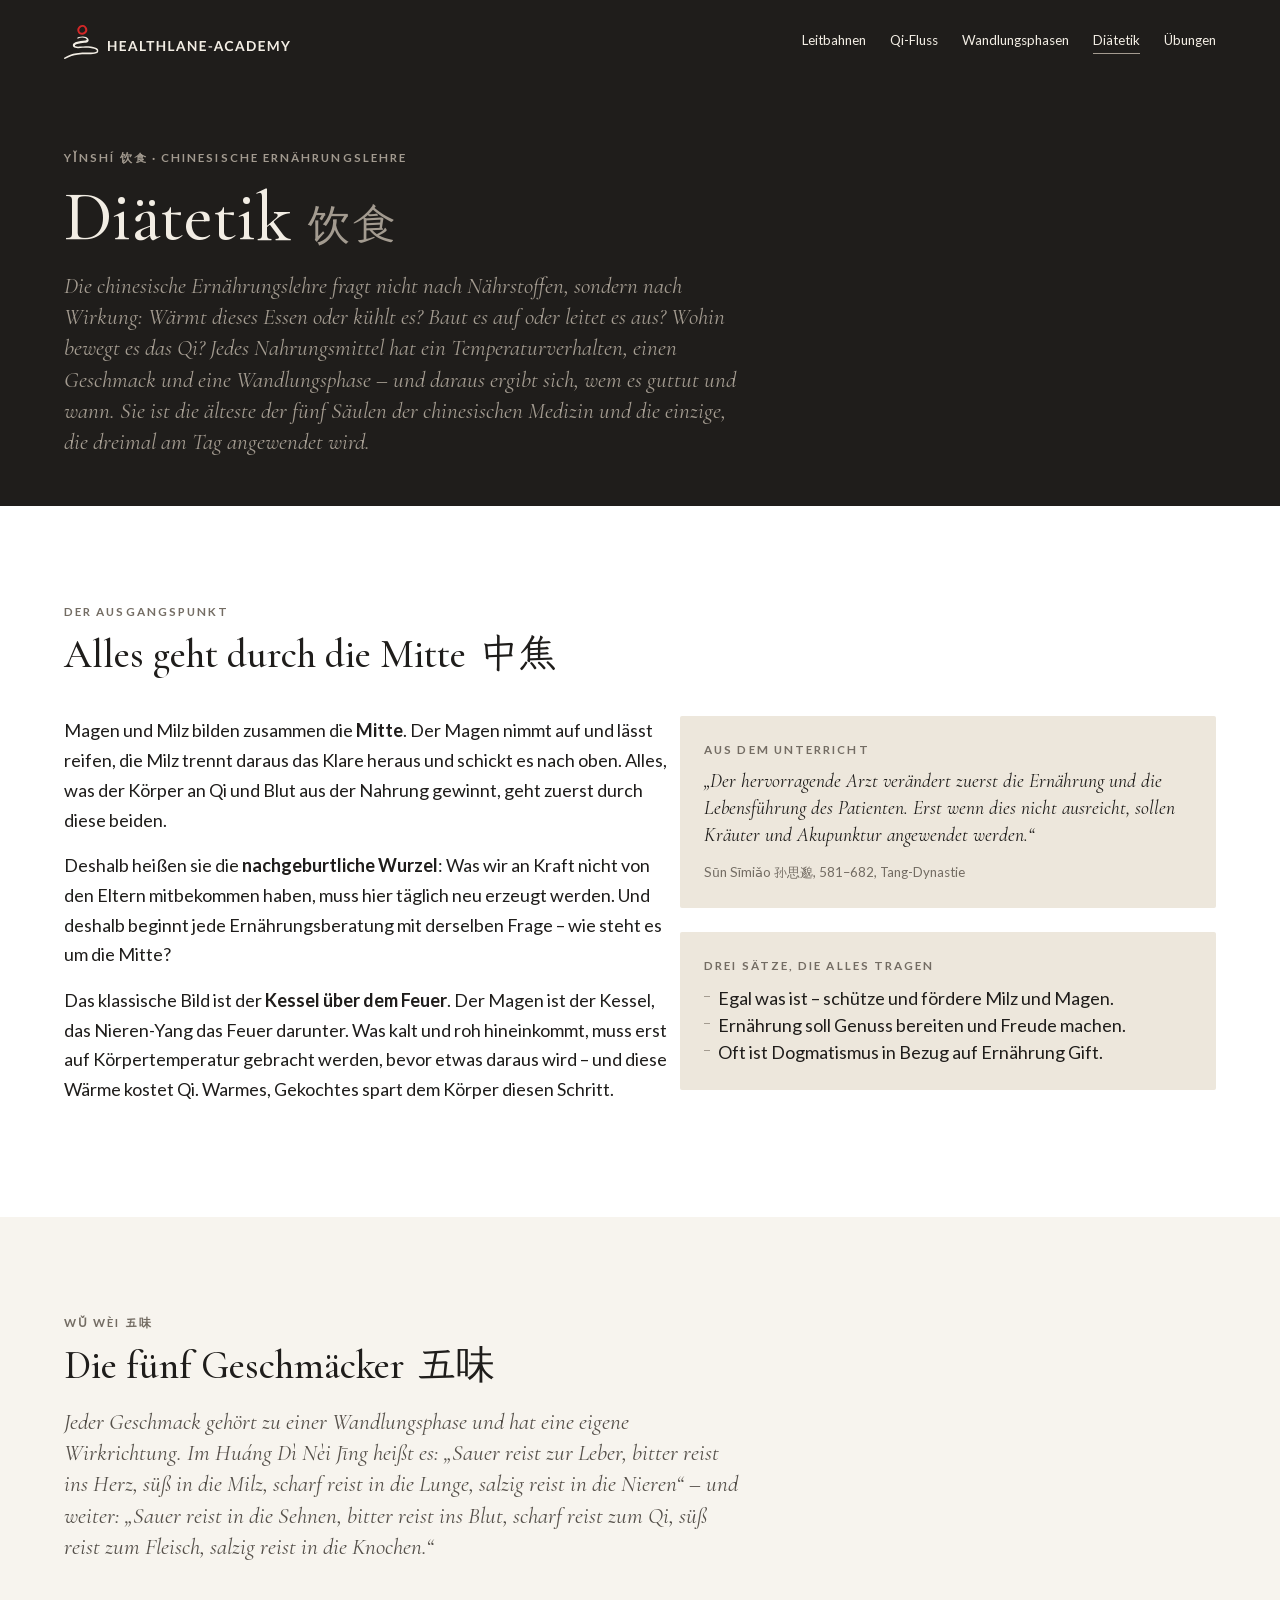
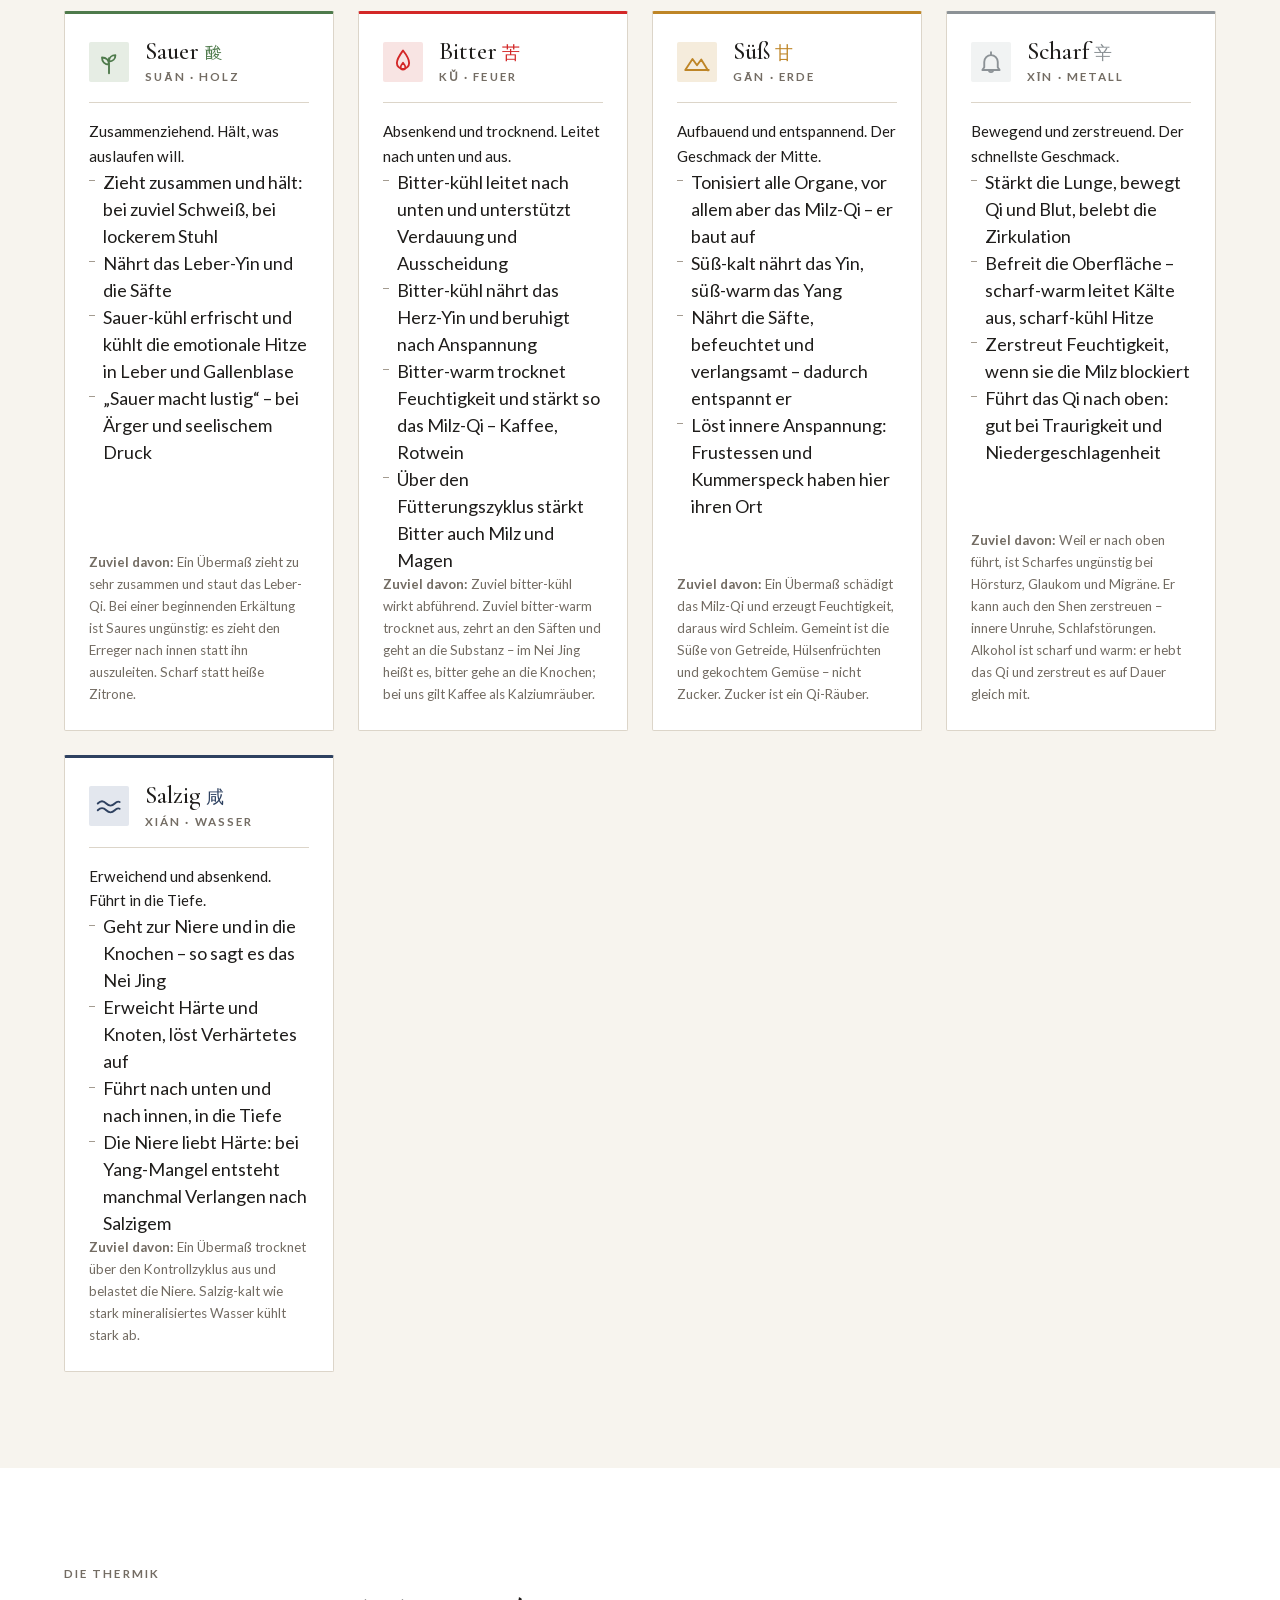
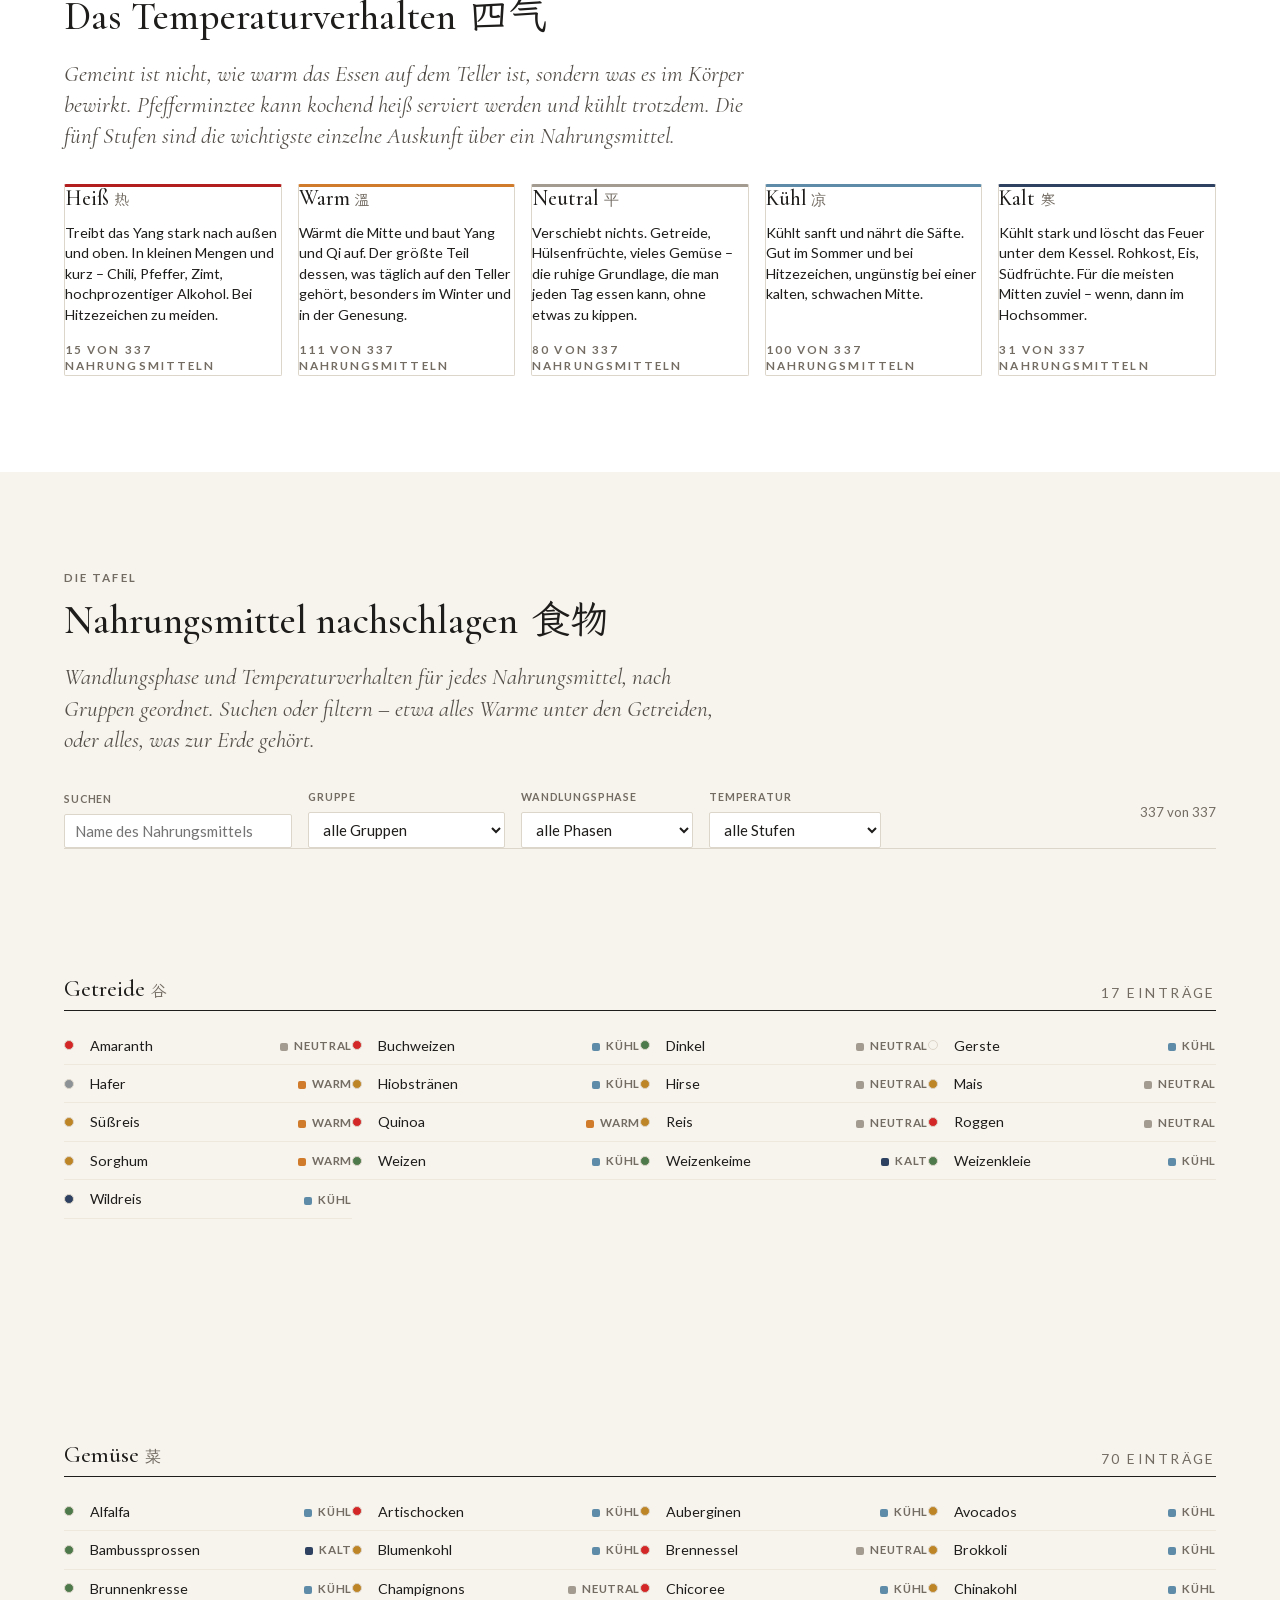
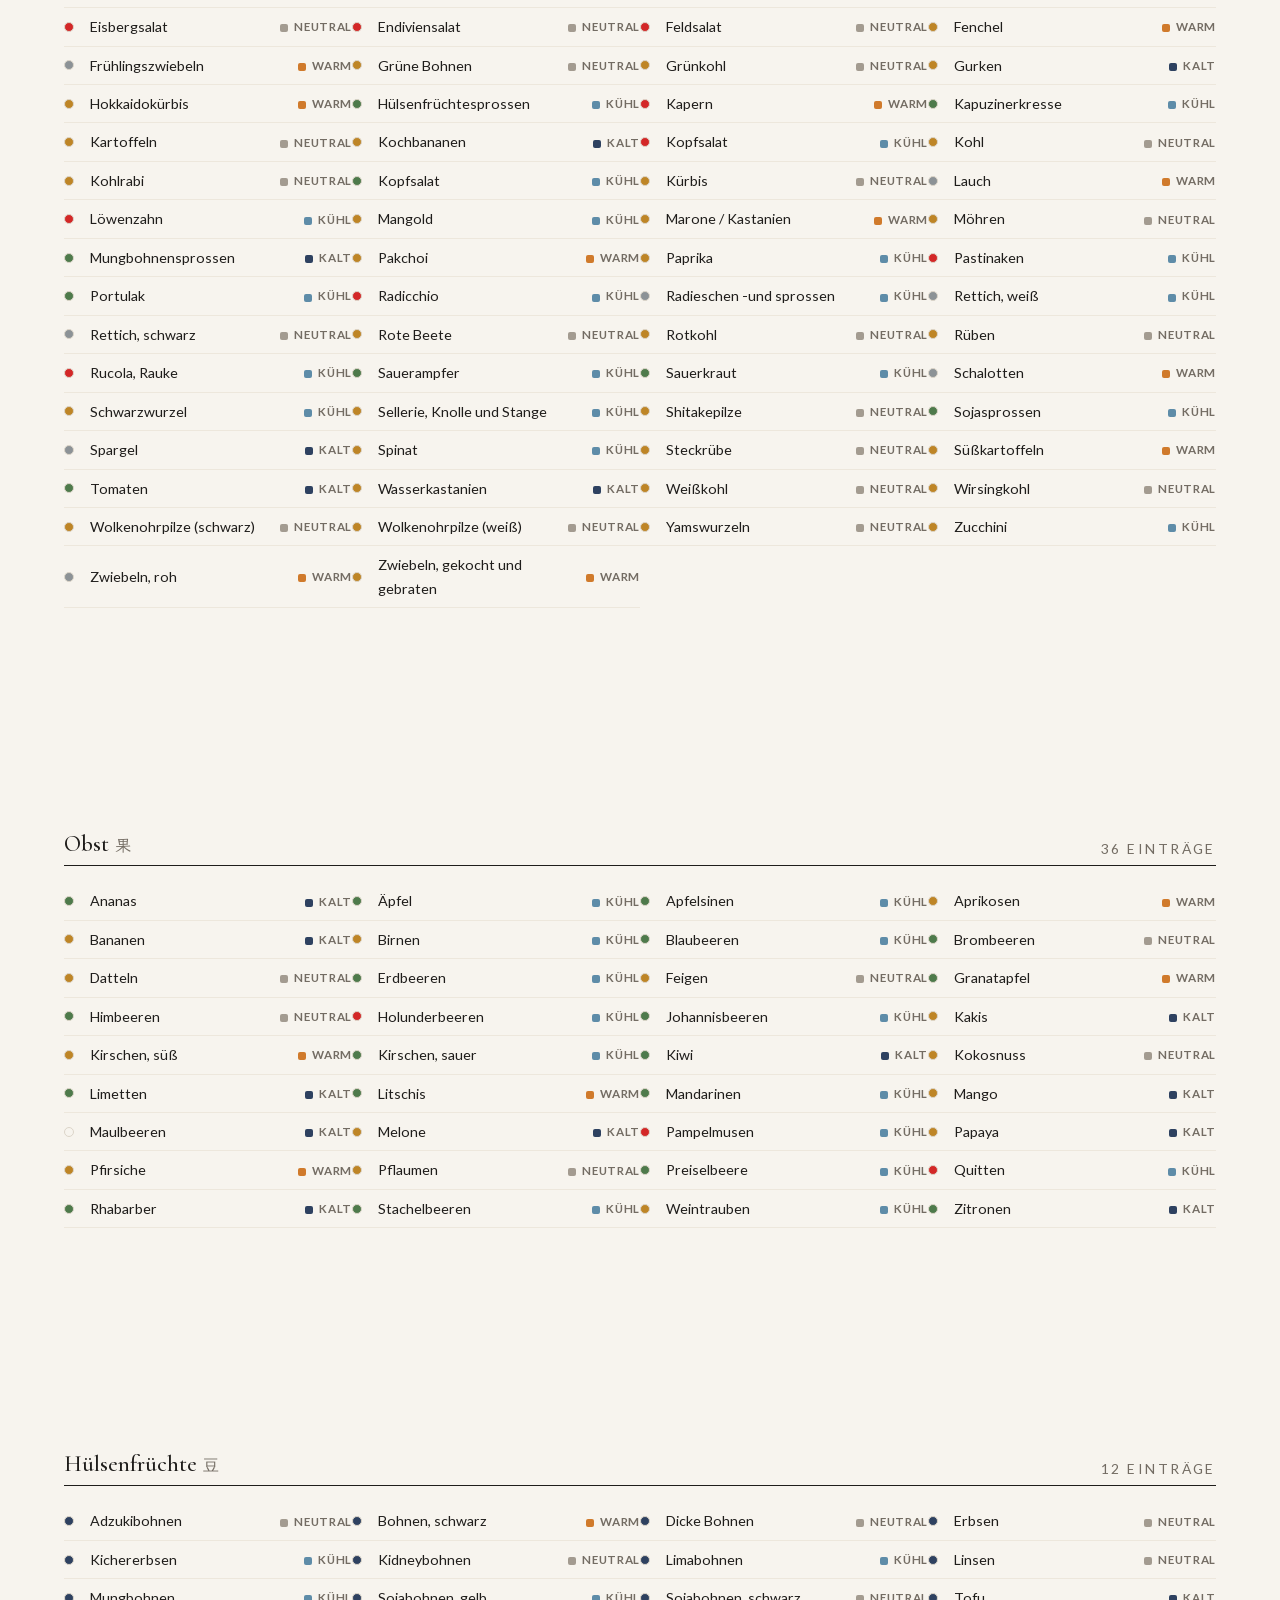
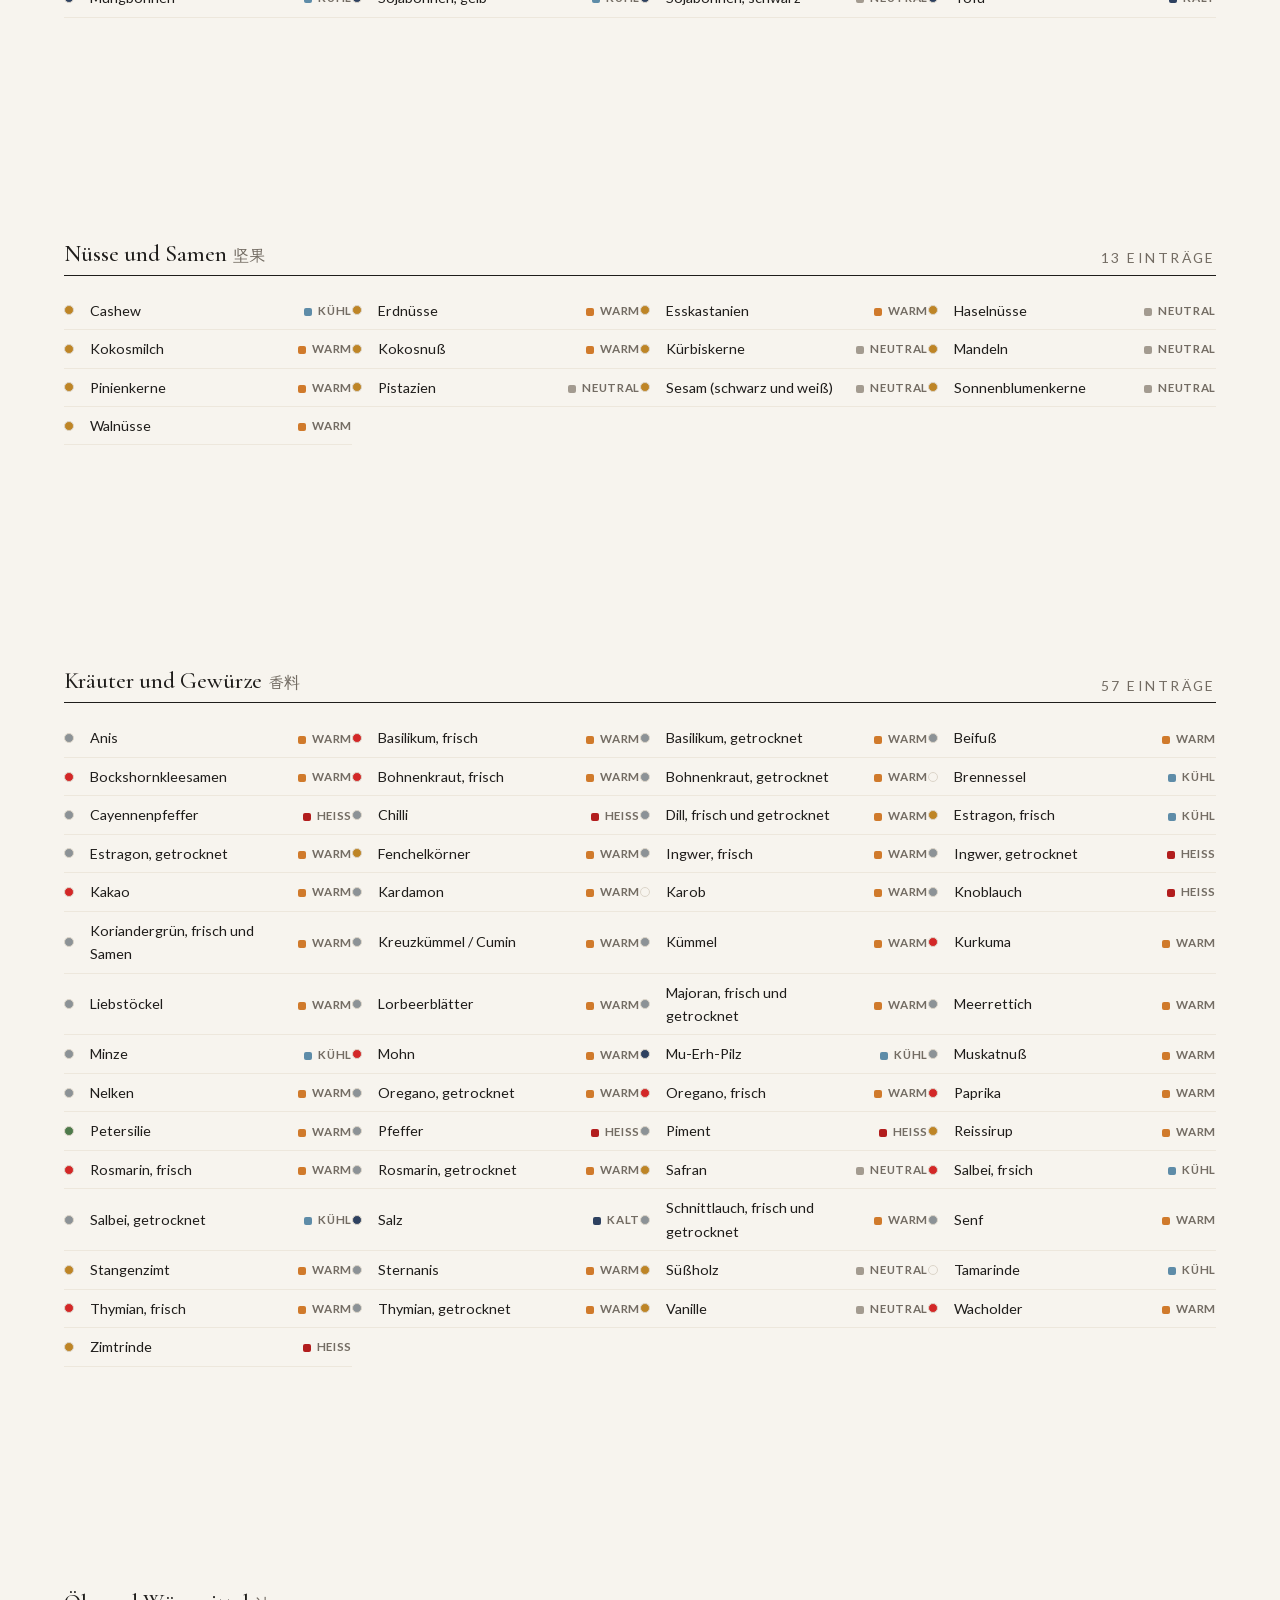
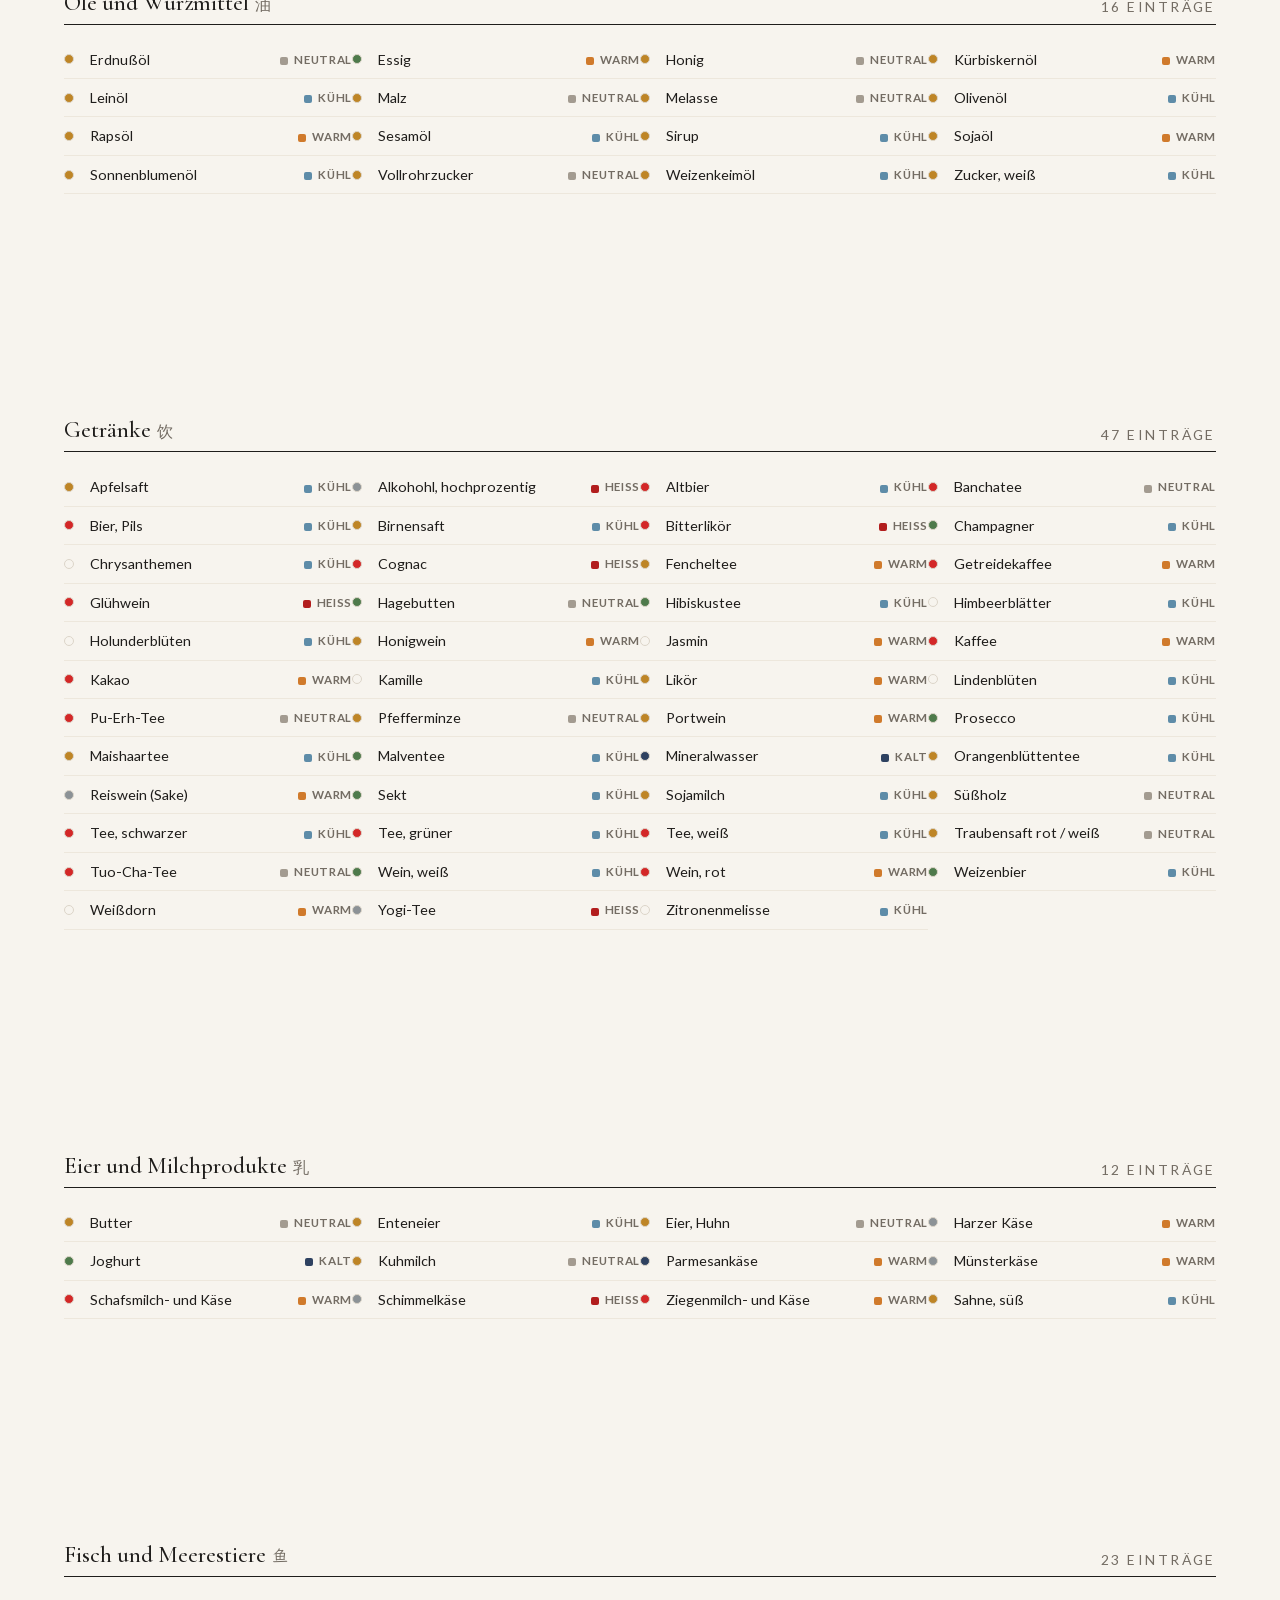
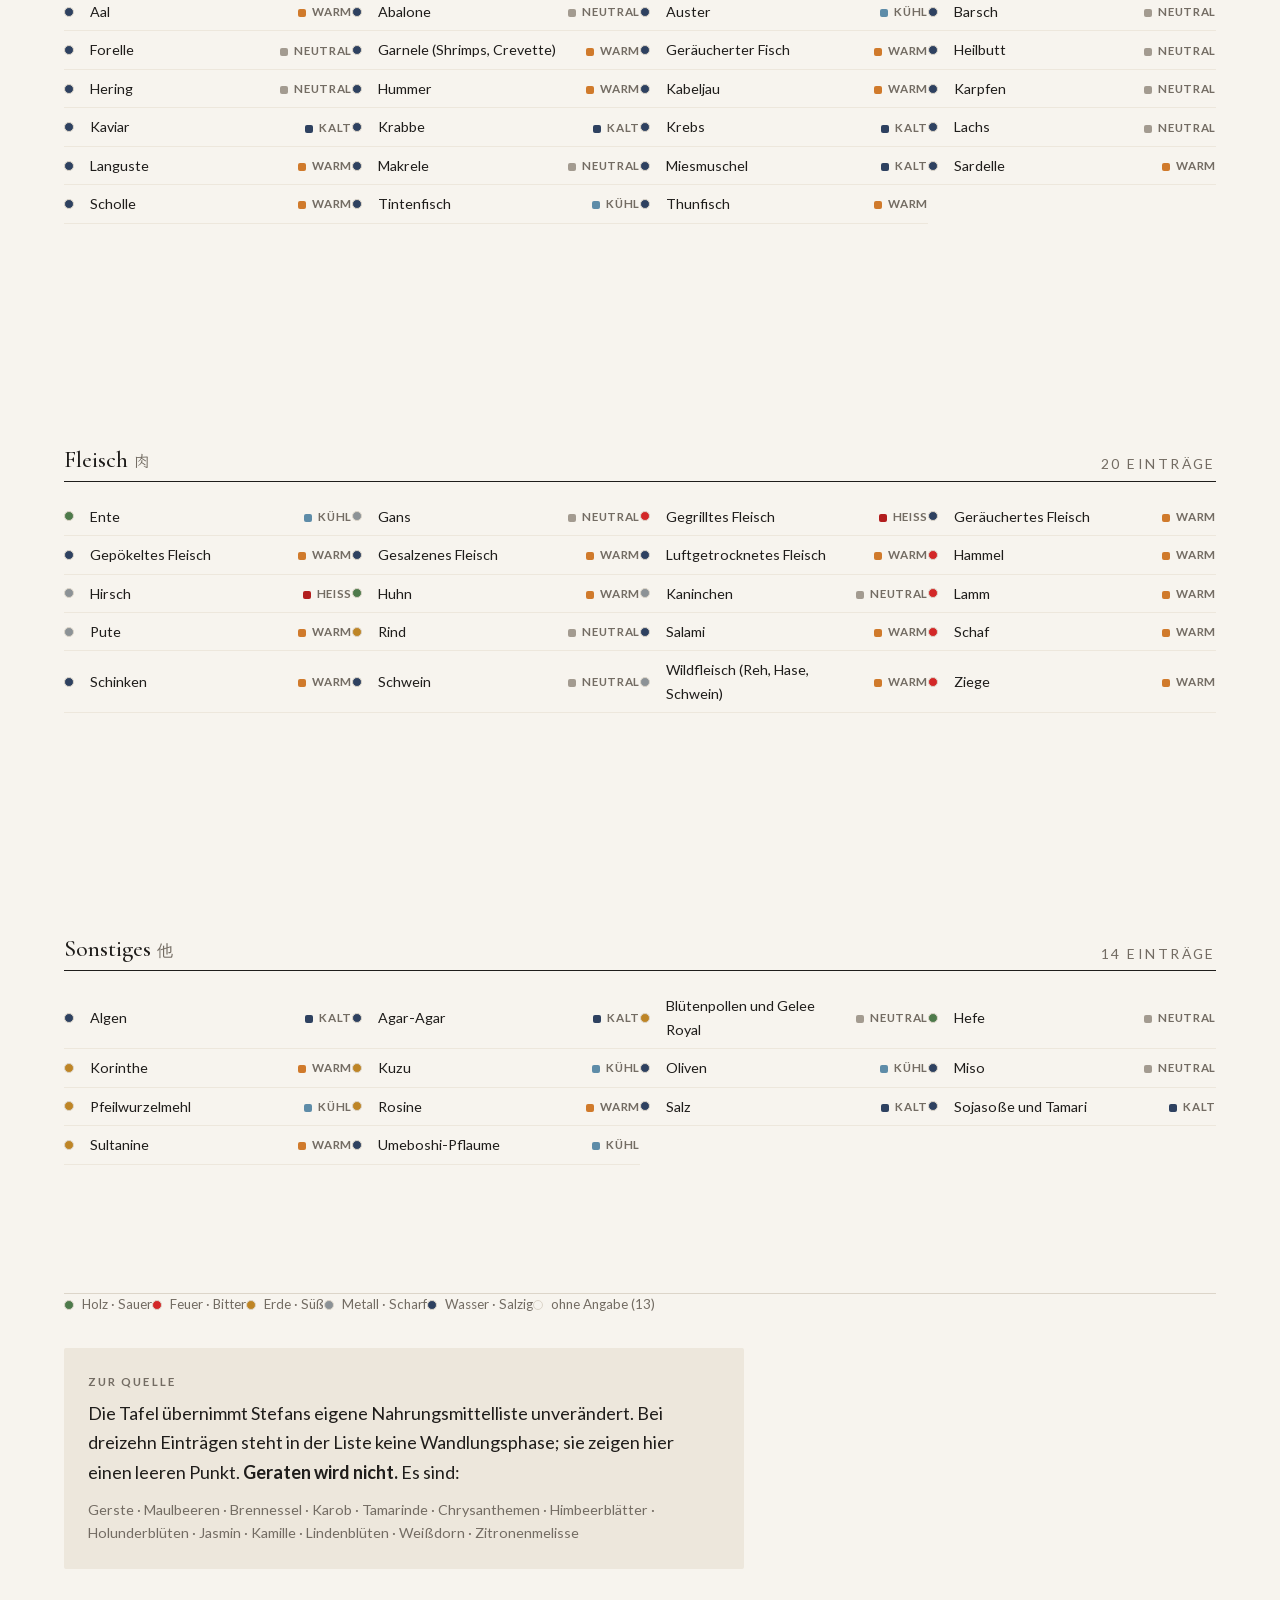
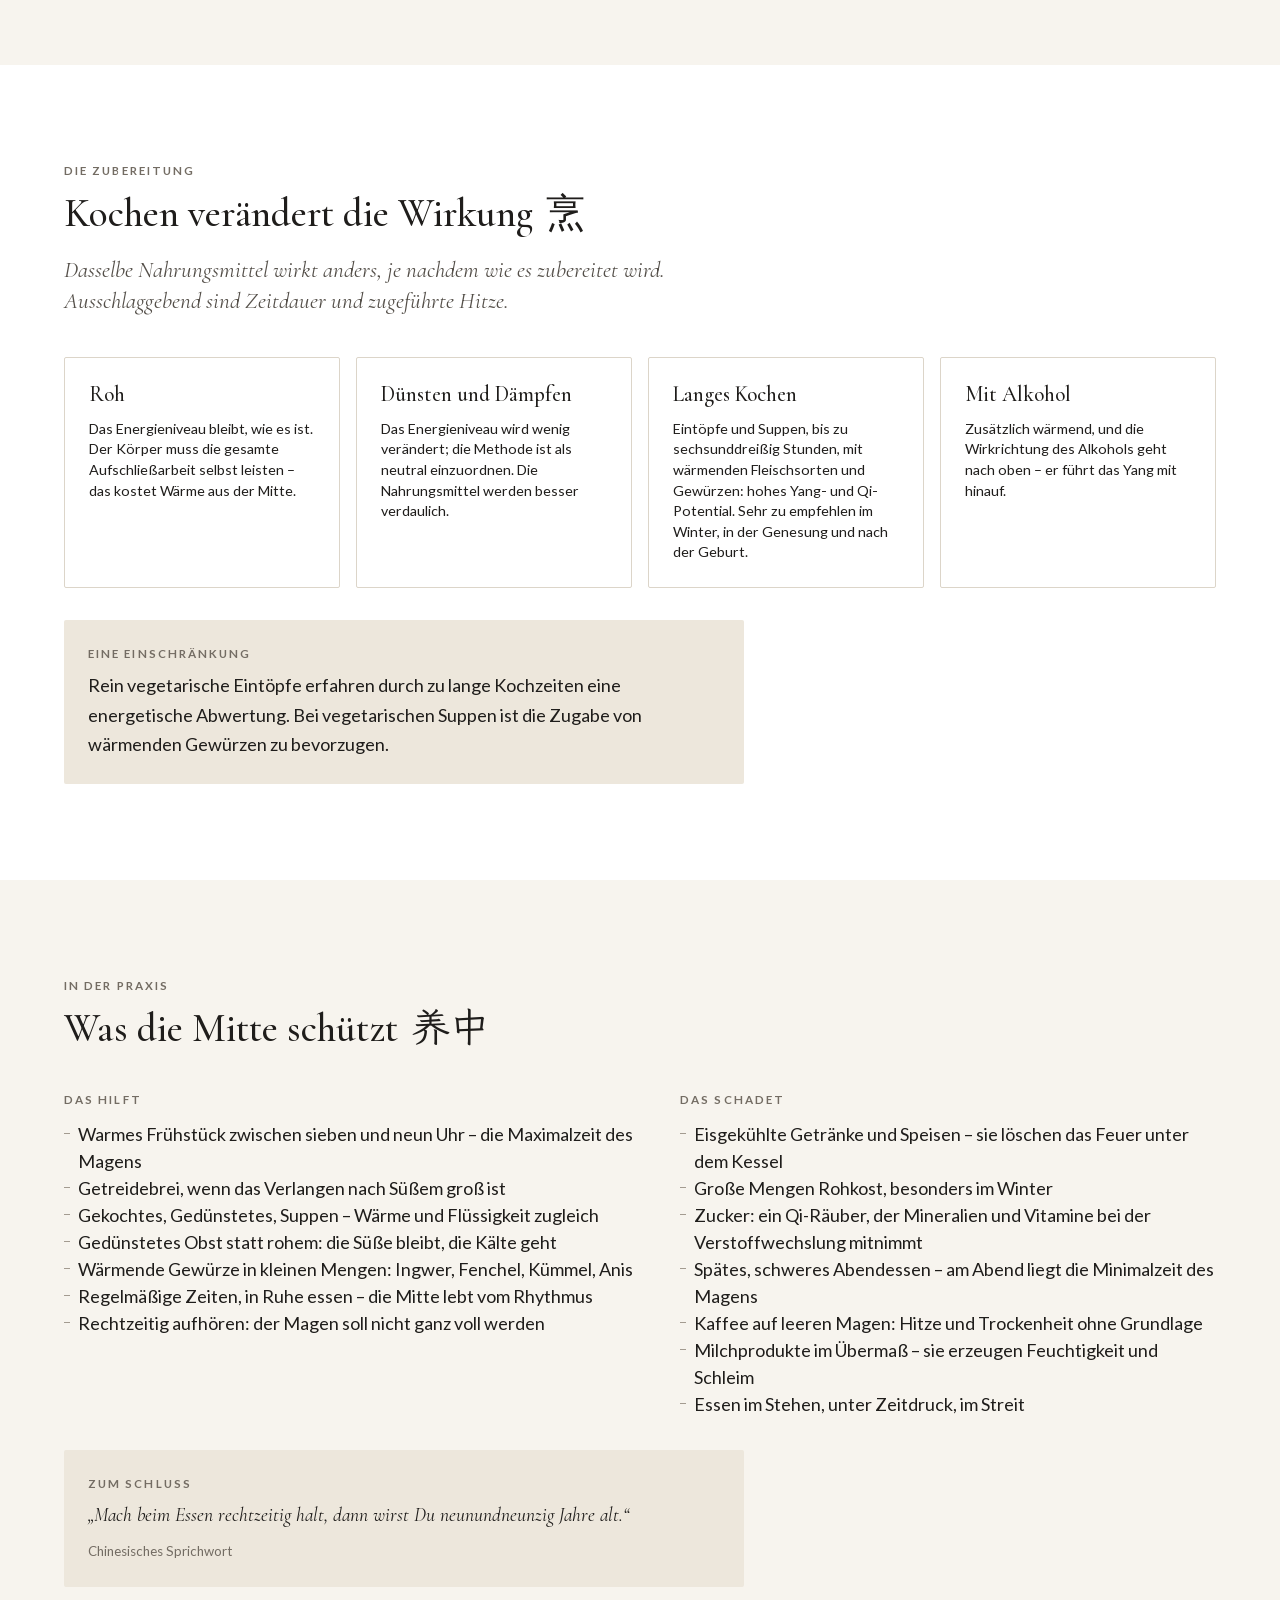
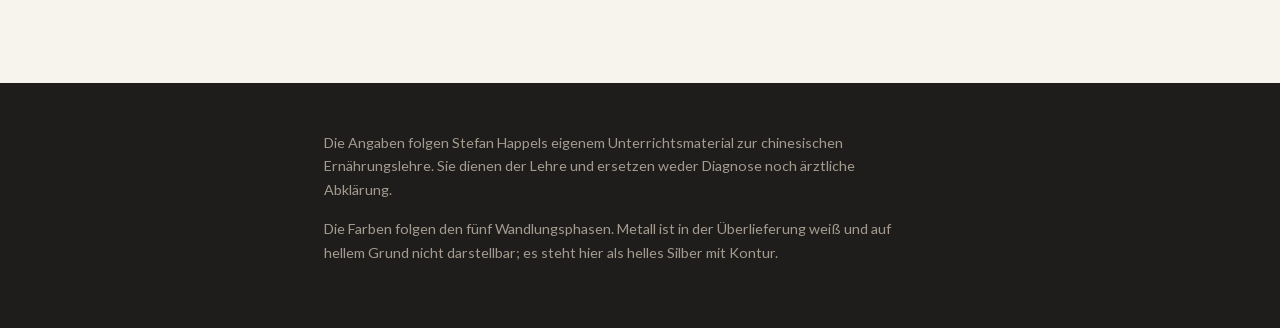
==== diaetetik.html @ 8cbe6367 "Neues Kapitel: Chinesische Diaetetik Erste inhaltliche Erweiterung ueber die Leitbahnen hinaus. Die " ====
<!doctype html>
<html lang="de">
<head>
<meta charset="utf-8">
<meta name="viewport" content="width=device-width, initial-scale=1, viewport-fit=cover">
<title>Chinesische Diätetik – Healthlane Academy</title>
<link rel="stylesheet" href="fonts/fonts.css">
<link rel="stylesheet" href="css/app.css">
</head>
<body>

<div class="nav dunkel">
  <div class="inner">
    <a class="home" href="index.html" aria-label="Healthlane Academy, zur Übersicht">
      <img src="img/marke/hla-logo-horizontal-negativ.svg" alt="Healthlane Academy">
    </a>
    <nav>
      <a href="index.html">Leitbahnen</a>
      <a href="qifluss.html">Qi-Fluss</a>
      <a href="wandlungsphasen.html">Wandlungsphasen</a>
      <a href="diaetetik.html" aria-current="page">Diätetik</a>
      <a href="index.html#uebungen">Übungen</a>
    </nav>
  </div>
</div>

<header class="dunkel hero">
  <div class="inner">
    <p class="label">Yǐnshí 饮食 · Chinesische Ernährungslehre</p>
    <h1 style="margin-top:12px">Diätetik<span class="hanzi">饮食</span></h1>
    <p class="lead">Die chinesische Ernährungslehre fragt nicht nach Nährstoffen, sondern
    nach Wirkung: Wärmt dieses Essen oder kühlt es? Baut es auf oder leitet es aus? Wohin
    bewegt es das Qi? Jedes Nahrungsmittel hat ein Temperaturverhalten, einen Geschmack und
    eine Wandlungsphase – und daraus ergibt sich, wem es guttut und wann. Sie ist die
    älteste der fünf Säulen der chinesischen Medizin und die einzige, die dreimal am Tag
    angewendet wird.</p>
  </div>
</header>

<section class="weiss" id="mitte">
  <div class="inner">
    <p class="label">Der Ausgangspunkt</p>
    <h2 style="margin-top:12px">Alles geht durch die Mitte<span class="hanzi">中焦</span></h2>
    <div class="zweispalt" style="margin-top:40px">
      <div>
        <p>Magen und Milz bilden zusammen die <strong>Mitte</strong>. Der Magen nimmt auf und
        lässt reifen, die Milz trennt daraus das Klare heraus und schickt es nach oben. Alles,
        was der Körper an Qi und Blut aus der Nahrung gewinnt, geht zuerst durch diese beiden.</p>
        <p>Deshalb heißen sie die <strong>nachgeburtliche Wurzel</strong>: Was wir an Kraft nicht
        von den Eltern mitbekommen haben, muss hier täglich neu erzeugt werden. Und deshalb
        beginnt jede Ernährungsberatung mit derselben Frage – wie steht es um die Mitte?</p>
        <p>Das klassische Bild ist der <strong>Kessel über dem Feuer</strong>. Der Magen ist der
        Kessel, das Nieren-Yang das Feuer darunter. Was kalt und roh hineinkommt, muss erst auf
        Körpertemperatur gebracht werden, bevor etwas daraus wird – und diese Wärme kostet Qi.
        Warmes, Gekochtes spart dem Körper diesen Schritt.</p>
      </div>
      <div>
        <div class="merkkasten">
          <p class="label">Aus dem Unterricht</p>
          <p style="font-family:var(--hla-font-display);font-size:1.222rem;font-style:italic;
                    line-height:1.4;margin:0">„Der hervorragende Arzt verändert zuerst die
          Ernährung und die Lebensführung des Patienten. Erst wenn dies nicht ausreicht,
          sollen Kräuter und Akupunktur angewendet werden.“</p>
          <p style="margin:12px 0 0;font-size:.833rem;color:var(--hla-stein)">Sūn Sīmiǎo
          孙思邈, 581–682, Tang-Dynastie</p>
        </div>
        <div class="merkkasten" style="margin-top:24px">
          <p class="label">Drei Sätze, die alles tragen</p>
          <ul class="wirkrichtung" style="margin-top:10px">
            <li>Egal was ist – schütze und fördere Milz und Magen.</li>
            <li>Ernährung soll Genuss bereiten und Freude machen.</li>
            <li>Oft ist Dogmatismus in Bezug auf Ernährung Gift.</li>
          </ul>
        </div>
      </div>
    </div>
  </div>
</section>

<section id="geschmack">
  <div class="inner">
    <p class="label">Wǔ wèi 五味</p>
    <h2 style="margin-top:12px">Die fünf Geschmäcker<span class="hanzi">五味</span></h2>
    <p class="lead" style="margin-top:20px;max-width:var(--hla-measure)">Jeder Geschmack
    gehört zu einer Wandlungsphase und hat eine eigene Wirkrichtung. Im Huáng Dì Nèi Jīng
    heißt es: „Sauer reist zur Leber, bitter reist ins Herz, süß in die Milz, scharf reist in
    die Lunge, salzig reist in die Nieren“ – und weiter: „Sauer reist in die Sehnen, bitter
    reist ins Blut, scharf reist zum Qi, süß reist zum Fleisch, salzig reist in die Knochen.“</p>
    <div class="phasen-karten" id="geschmaecker" style="margin-top:48px"></div>
  </div>
</section>

<section class="weiss" id="temperatur">
  <div class="inner">
    <p class="label">Die Thermik</p>
    <h2 style="margin-top:12px">Das Temperaturverhalten<span class="hanzi">四气</span></h2>
    <p class="lead" style="margin-top:20px;max-width:var(--hla-measure)">Gemeint ist nicht,
    wie warm das Essen auf dem Teller ist, sondern was es im Körper bewirkt. Pfefferminztee
    kann kochend heiß serviert werden und kühlt trotzdem. Die fünf Stufen sind die wichtigste
    einzelne Auskunft über ein Nahrungsmittel.</p>
    <div class="thermik" id="thermik"></div>
  </div>
</section>

<section id="tafel-abschnitt">
  <div class="inner">
    <p class="label">Die Tafel</p>
    <h2 style="margin-top:12px">Nahrungsmittel nachschlagen<span class="hanzi">食物</span></h2>
    <p class="lead" style="margin-top:20px;max-width:var(--hla-measure)">Wandlungsphase und
    Temperaturverhalten für jedes Nahrungsmittel, nach Gruppen geordnet. Suchen oder filtern –
    etwa alles Warme unter den Getreiden, oder alles, was zur Erde gehört.</p>

    <div class="nm-filter">
      <div>
        <label for="fSuche">Suchen</label>
        <input id="fSuche" type="search" placeholder="Name des Nahrungsmittels" autocomplete="off">
      </div>
      <div>
        <label for="fGruppe">Gruppe</label>
        <select id="fGruppe"><option value="">alle Gruppen</option></select>
      </div>
      <div>
        <label for="fPhase">Wandlungsphase</label>
        <select id="fPhase"><option value="">alle Phasen</option></select>
      </div>
      <div>
        <label for="fTherm">Temperatur</label>
        <select id="fTherm"><option value="">alle Stufen</option></select>
      </div>
      <p class="nm-zaehler" id="nmZaehler"></p>
    </div>

    <div id="tafel"></div>
    <div class="nm-legende" id="nmLegende"></div>

    <div class="merkkasten" style="margin-top:32px">
      <p class="label">Zur Quelle</p>
      <p style="margin:8px 0 0">Die Tafel übernimmt Stefans eigene Nahrungsmittelliste
      unverändert. Bei dreizehn Einträgen steht in der Liste keine Wandlungsphase; sie zeigen
      hier einen leeren Punkt. <strong>Geraten wird nicht.</strong> Es sind:</p>
      <p id="offen" style="margin:10px 0 0;font-size:.889rem;color:var(--hla-stein)"></p>
    </div>
  </div>
</section>

<section class="weiss" id="zubereitung">
  <div class="inner">
    <p class="label">Die Zubereitung</p>
    <h2 style="margin-top:12px">Kochen verändert die Wirkung<span class="hanzi">烹</span></h2>
    <p class="lead" style="margin-top:20px;max-width:var(--hla-measure)">Dasselbe
    Nahrungsmittel wirkt anders, je nachdem wie es zubereitet wird. Ausschlaggebend sind
    Zeitdauer und zugeführte Hitze.</p>
    <div class="karten" style="margin-top:40px">
      <article class="info-karte">
        <h3>Roh</h3>
        <p>Das Energieniveau bleibt, wie es ist. Der Körper muss die gesamte Aufschließarbeit
        selbst leisten – das kostet Wärme aus der Mitte.</p>
      </article>
      <article class="info-karte">
        <h3>Dünsten und Dämpfen</h3>
        <p>Das Energieniveau wird wenig verändert; die Methode ist als neutral einzuordnen.
        Die Nahrungsmittel werden besser verdaulich.</p>
      </article>
      <article class="info-karte">
        <h3>Langes Kochen</h3>
        <p>Eintöpfe und Suppen, bis zu sechsunddreißig Stunden, mit wärmenden Fleischsorten
        und Gewürzen: hohes Yang- und Qi-Potential. Sehr zu empfehlen im Winter, in der
        Genesung und nach der Geburt.</p>
      </article>
      <article class="info-karte">
        <h3>Mit Alkohol</h3>
        <p>Zusätzlich wärmend, und die Wirkrichtung des Alkohols geht nach oben – er führt
        das Yang mit hinauf.</p>
      </article>
    </div>
    <div class="merkkasten" style="margin-top:32px">
      <p class="label">Eine Einschränkung</p>
      <p style="margin:8px 0 0">Rein vegetarische Eintöpfe erfahren durch zu lange Kochzeiten
      eine energetische Abwertung. Bei vegetarischen Suppen ist die Zugabe von wärmenden
      Gewürzen zu bevorzugen.</p>
    </div>
  </div>
</section>

<section id="praxis">
  <div class="inner">
    <p class="label">In der Praxis</p>
    <h2 style="margin-top:12px">Was die Mitte schützt<span class="hanzi">养中</span></h2>
    <div class="zweispalt" style="margin-top:40px">
      <div>
        <p class="label">Das hilft</p>
        <ul class="wirkrichtung" style="margin-top:12px">
          <li>Warmes Frühstück zwischen sieben und neun Uhr – die Maximalzeit des Magens</li>
          <li>Getreidebrei, wenn das Verlangen nach Süßem groß ist</li>
          <li>Gekochtes, Gedünstetes, Suppen – Wärme und Flüssigkeit zugleich</li>
          <li>Gedünstetes Obst statt rohem: die Süße bleibt, die Kälte geht</li>
          <li>Wärmende Gewürze in kleinen Mengen: Ingwer, Fenchel, Kümmel, Anis</li>
          <li>Regelmäßige Zeiten, in Ruhe essen – die Mitte lebt vom Rhythmus</li>
          <li>Rechtzeitig aufhören: der Magen soll nicht ganz voll werden</li>
        </ul>
      </div>
      <div>
        <p class="label">Das schadet</p>
        <ul class="wirkrichtung" style="margin-top:12px">
          <li>Eisgekühlte Getränke und Speisen – sie löschen das Feuer unter dem Kessel</li>
          <li>Große Mengen Rohkost, besonders im Winter</li>
          <li>Zucker: ein Qi-Räuber, der Mineralien und Vitamine bei der Verstoffwechslung
          mitnimmt</li>
          <li>Spätes, schweres Abendessen – am Abend liegt die Minimalzeit des Magens</li>
          <li>Kaffee auf leeren Magen: Hitze und Trockenheit ohne Grundlage</li>
          <li>Milchprodukte im Übermaß – sie erzeugen Feuchtigkeit und Schleim</li>
          <li>Essen im Stehen, unter Zeitdruck, im Streit</li>
        </ul>
      </div>
    </div>
    <div class="merkkasten" style="margin-top:32px">
      <p class="label">Zum Schluss</p>
      <p style="font-family:var(--hla-font-display);font-size:1.222rem;font-style:italic;
                line-height:1.4;margin:8px 0 0">„Mach beim Essen rechtzeitig halt, dann wirst
      Du neunundneunzig Jahre alt.“</p>
      <p style="margin:12px 0 0;font-size:.833rem;color:var(--hla-stein)">Chinesisches
      Sprichwort</p>
    </div>
  </div>
</section>

<footer class="dunkel">
  <div class="inner fliess">
    <p>Die Angaben folgen Stefan Happels eigenem Unterrichtsmaterial zur chinesischen
    Ernährungslehre. Sie dienen der Lehre und ersetzen weder Diagnose noch ärztliche
    Abklärung.</p>
    <p>Die Farben folgen den fünf Wandlungsphasen. Metall ist in der Überlieferung weiß und
    auf hellem Grund nicht darstellbar; es steht hier als helles Silber mit Kontur.</p>
  </div>
</footer>

<script src="data/wandlungsphasen.js"></script>
<script src="data/nahrungsmittel.js"></script>
<script src="js/diaetetik.js"></script>
</body>
</html>
---- fonts/fonts.css ----
/* Healthlane Academy - selbst gehostete Schriften.
   Designhandbuch 4.2 MUSS: nicht ueber Google-Server einbinden.
   Erzeugt von werkzeuge/schriften-holen.sh - nicht von Hand aendern.
   Cormorant Garamond, Lato, LXGW WenKai: SIL Open Font License. */

@font-face {
  font-family: 'Cormorant Garamond';
  font-style: italic;
  font-weight: 400;
  font-display: swap;
  src: url(cormorant-co3ZmX5slCNuHLi8bLeY9MK7whWMhyjYrEtFmSqn7B6DxjY.woff2) format('woff2');
  unicode-range: U+0460-052F, U+1C80-1C8A, U+20B4, U+2DE0-2DFF, U+A640-A69F, U+FE2E-FE2F;
}

@font-face {
  font-family: 'Cormorant Garamond';
  font-style: italic;
  font-weight: 400;
  font-display: swap;
  src: url(cormorant-co3ZmX5slCNuHLi8bLeY9MK7whWMhyjYrEtMmSqn7B6DxjY.woff2) format('woff2');
  unicode-range: U+0301, U+0400-045F, U+0490-0491, U+04B0-04B1, U+2116;
}

@font-face {
  font-family: 'Cormorant Garamond';
  font-style: italic;
  font-weight: 400;
  font-display: swap;
  src: url(cormorant-co3ZmX5slCNuHLi8bLeY9MK7whWMhyjYrEtHmSqn7B6DxjY.woff2) format('woff2');
  unicode-range: U+0102-0103, U+0110-0111, U+0128-0129, U+0168-0169, U+01A0-01A1, U+01AF-01B0, U+0300-0301, U+0303-0304, U+0308-0309, U+0323, U+0329, U+1EA0-1EF9, U+20AB;
}

@font-face {
  font-family: 'Cormorant Garamond';
  font-style: italic;
  font-weight: 400;
  font-display: swap;
  src: url(cormorant-co3ZmX5slCNuHLi8bLeY9MK7whWMhyjYrEtGmSqn7B6DxjY.woff2) format('woff2');
  unicode-range: U+0100-02BA, U+02BD-02C5, U+02C7-02CC, U+02CE-02D7, U+02DD-02FF, U+0304, U+0308, U+0329, U+1D00-1DBF, U+1E00-1E9F, U+1EF2-1EFF, U+2020, U+20A0-20AB, U+20AD-20C0, U+2113, U+2C60-2C7F, U+A720-A7FF;
}

@font-face {
  font-family: 'Cormorant Garamond';
  font-style: italic;
  font-weight: 400;
  font-display: swap;
  src: url(cormorant-co3ZmX5slCNuHLi8bLeY9MK7whWMhyjYrEtImSqn7B6D.woff2) format('woff2');
  unicode-range: U+0000-00FF, U+0131, U+0152-0153, U+02BB-02BC, U+02C6, U+02DA, U+02DC, U+0304, U+0308, U+0329, U+2000-206F, U+20AC, U+2122, U+2191, U+2193, U+2212, U+2215, U+FEFF, U+FFFD;
}

@font-face {
  font-family: 'Cormorant Garamond';
  font-style: italic;
  font-weight: 500;
  font-display: swap;
  src: url(cormorant-co3ZmX5slCNuHLi8bLeY9MK7whWMhyjYrEtFmSqn7B6DxjY.woff2) format('woff2');
  unicode-range: U+0460-052F, U+1C80-1C8A, U+20B4, U+2DE0-2DFF, U+A640-A69F, U+FE2E-FE2F;
}

@font-face {
  font-family: 'Cormorant Garamond';
  font-style: italic;
  font-weight: 500;
  font-display: swap;
  src: url(cormorant-co3ZmX5slCNuHLi8bLeY9MK7whWMhyjYrEtMmSqn7B6DxjY.woff2) format('woff2');
  unicode-range: U+0301, U+0400-045F, U+0490-0491, U+04B0-04B1, U+2116;
}

@font-face {
  font-family: 'Cormorant Garamond';
  font-style: italic;
  font-weight: 500;
  font-display: swap;
  src: url(cormorant-co3ZmX5slCNuHLi8bLeY9MK7whWMhyjYrEtHmSqn7B6DxjY.woff2) format('woff2');
  unicode-range: U+0102-0103, U+0110-0111, U+0128-0129, U+0168-0169, U+01A0-01A1, U+01AF-01B0, U+0300-0301, U+0303-0304, U+0308-0309, U+0323, U+0329, U+1EA0-1EF9, U+20AB;
}

@font-face {
  font-family: 'Cormorant Garamond';
  font-style: italic;
  font-weight: 500;
  font-display: swap;
  src: url(cormorant-co3ZmX5slCNuHLi8bLeY9MK7whWMhyjYrEtGmSqn7B6DxjY.woff2) format('woff2');
  unicode-range: U+0100-02BA, U+02BD-02C5, U+02C7-02CC, U+02CE-02D7, U+02DD-02FF, U+0304, U+0308, U+0329, U+1D00-1DBF, U+1E00-1E9F, U+1EF2-1EFF, U+2020, U+20A0-20AB, U+20AD-20C0, U+2113, U+2C60-2C7F, U+A720-A7FF;
}

@font-face {
  font-family: 'Cormorant Garamond';
  font-style: italic;
  font-weight: 500;
  font-display: swap;
  src: url(cormorant-co3ZmX5slCNuHLi8bLeY9MK7whWMhyjYrEtImSqn7B6D.woff2) format('woff2');
  unicode-range: U+0000-00FF, U+0131, U+0152-0153, U+02BB-02BC, U+02C6, U+02DA, U+02DC, U+0304, U+0308, U+0329, U+2000-206F, U+20AC, U+2122, U+2191, U+2193, U+2212, U+2215, U+FEFF, U+FFFD;
}

@font-face {
  font-family: 'Cormorant Garamond';
  font-style: normal;
  font-weight: 500;
  font-display: swap;
  src: url(cormorant-co3umX5slCNuHLi8bLeY9MK7whWMhyjypVO7abI26QOD_s06KnnOitk9IfqxUYT9.woff2) format('woff2');
  unicode-range: U+0460-052F, U+1C80-1C8A, U+20B4, U+2DE0-2DFF, U+A640-A69F, U+FE2E-FE2F;
}

@font-face {
  font-family: 'Cormorant Garamond';
  font-style: normal;
  font-weight: 500;
  font-display: swap;
  src: url(cormorant-co3umX5slCNuHLi8bLeY9MK7whWMhyjypVO7abI26QOD_s06KnDOitk9IfqxUYT9.woff2) format('woff2');
  unicode-range: U+0301, U+0400-045F, U+0490-0491, U+04B0-04B1, U+2116;
}

@font-face {
  font-family: 'Cormorant Garamond';
  font-style: normal;
  font-weight: 500;
  font-display: swap;
  src: url(cormorant-co3umX5slCNuHLi8bLeY9MK7whWMhyjypVO7abI26QOD_s06KnvOitk9IfqxUYT9.woff2) format('woff2');
  unicode-range: U+0102-0103, U+0110-0111, U+0128-0129, U+0168-0169, U+01A0-01A1, U+01AF-01B0, U+0300-0301, U+0303-0304, U+0308-0309, U+0323, U+0329, U+1EA0-1EF9, U+20AB;
}

@font-face {
  font-family: 'Cormorant Garamond';
  font-style: normal;
  font-weight: 500;
  font-display: swap;
  src: url(cormorant-co3umX5slCNuHLi8bLeY9MK7whWMhyjypVO7abI26QOD_s06KnrOitk9IfqxUYT9.woff2) format('woff2');
  unicode-range: U+0100-02BA, U+02BD-02C5, U+02C7-02CC, U+02CE-02D7, U+02DD-02FF, U+0304, U+0308, U+0329, U+1D00-1DBF, U+1E00-1E9F, U+1EF2-1EFF, U+2020, U+20A0-20AB, U+20AD-20C0, U+2113, U+2C60-2C7F, U+A720-A7FF;
}

@font-face {
  font-family: 'Cormorant Garamond';
  font-style: normal;
  font-weight: 500;
  font-display: swap;
  src: url(cormorant-co3umX5slCNuHLi8bLeY9MK7whWMhyjypVO7abI26QOD_s06KnTOitk9IfqxUQ.woff2) format('woff2');
  unicode-range: U+0000-00FF, U+0131, U+0152-0153, U+02BB-02BC, U+02C6, U+02DA, U+02DC, U+0304, U+0308, U+0329, U+2000-206F, U+20AC, U+2122, U+2191, U+2193, U+2212, U+2215, U+FEFF, U+FFFD;
}

@font-face {
  font-family: 'Lato';
  font-style: italic;
  font-weight: 400;
  font-display: swap;
  src: url(lato-S6u8w4BMUTPHjxsAUi-qNiXg7eU0.woff2) format('woff2');
  unicode-range: U+0100-02BA, U+02BD-02C5, U+02C7-02CC, U+02CE-02D7, U+02DD-02FF, U+0304, U+0308, U+0329, U+1D00-1DBF, U+1E00-1E9F, U+1EF2-1EFF, U+2020, U+20A0-20AB, U+20AD-20C0, U+2113, U+2C60-2C7F, U+A720-A7FF;
}

@font-face {
  font-family: 'Lato';
  font-style: italic;
  font-weight: 400;
  font-display: swap;
  src: url(lato-S6u8w4BMUTPHjxsAXC-qNiXg7Q.woff2) format('woff2');
  unicode-range: U+0000-00FF, U+0131, U+0152-0153, U+02BB-02BC, U+02C6, U+02DA, U+02DC, U+0304, U+0308, U+0329, U+2000-206F, U+20AC, U+2122, U+2191, U+2193, U+2212, U+2215, U+FEFF, U+FFFD;
}

@font-face {
  font-family: 'Lato';
  font-style: normal;
  font-weight: 300;
  font-display: swap;
  src: url(lato-S6u9w4BMUTPHh7USSwaPGQ3q5d0N7w.woff2) format('woff2');
  unicode-range: U+0100-02BA, U+02BD-02C5, U+02C7-02CC, U+02CE-02D7, U+02DD-02FF, U+0304, U+0308, U+0329, U+1D00-1DBF, U+1E00-1E9F, U+1EF2-1EFF, U+2020, U+20A0-20AB, U+20AD-20C0, U+2113, U+2C60-2C7F, U+A720-A7FF;
}

@font-face {
  font-family: 'Lato';
  font-style: normal;
  font-weight: 300;
  font-display: swap;
  src: url(lato-S6u9w4BMUTPHh7USSwiPGQ3q5d0.woff2) format('woff2');
  unicode-range: U+0000-00FF, U+0131, U+0152-0153, U+02BB-02BC, U+02C6, U+02DA, U+02DC, U+0304, U+0308, U+0329, U+2000-206F, U+20AC, U+2122, U+2191, U+2193, U+2212, U+2215, U+FEFF, U+FFFD;
}

@font-face {
  font-family: 'Lato';
  font-style: normal;
  font-weight: 400;
  font-display: swap;
  src: url(lato-S6uyw4BMUTPHjxAwXiWtFCfQ7A.woff2) format('woff2');
  unicode-range: U+0100-02BA, U+02BD-02C5, U+02C7-02CC, U+02CE-02D7, U+02DD-02FF, U+0304, U+0308, U+0329, U+1D00-1DBF, U+1E00-1E9F, U+1EF2-1EFF, U+2020, U+20A0-20AB, U+20AD-20C0, U+2113, U+2C60-2C7F, U+A720-A7FF;
}

@font-face {
  font-family: 'Lato';
  font-style: normal;
  font-weight: 400;
  font-display: swap;
  src: url(lato-S6uyw4BMUTPHjx4wXiWtFCc.woff2) format('woff2');
  unicode-range: U+0000-00FF, U+0131, U+0152-0153, U+02BB-02BC, U+02C6, U+02DA, U+02DC, U+0304, U+0308, U+0329, U+2000-206F, U+20AC, U+2122, U+2191, U+2193, U+2212, U+2215, U+FEFF, U+FFFD;
}

@font-face {
  font-family: 'Lato';
  font-style: normal;
  font-weight: 700;
  font-display: swap;
  src: url(lato-S6u9w4BMUTPHh6UVSwaPGQ3q5d0N7w.woff2) format('woff2');
  unicode-range: U+0100-02BA, U+02BD-02C5, U+02C7-02CC, U+02CE-02D7, U+02DD-02FF, U+0304, U+0308, U+0329, U+1D00-1DBF, U+1E00-1E9F, U+1EF2-1EFF, U+2020, U+20A0-20AB, U+20AD-20C0, U+2113, U+2C60-2C7F, U+A720-A7FF;
}

@font-face {
  font-family: 'Lato';
  font-style: normal;
  font-weight: 700;
  font-display: swap;
  src: url(lato-S6u9w4BMUTPHh6UVSwiPGQ3q5d0.woff2) format('woff2');
  unicode-range: U+0000-00FF, U+0131, U+0152-0153, U+02BB-02BC, U+02C6, U+02DA, U+02DC, U+0304, U+0308, U+0329, U+2000-206F, U+20AC, U+2122, U+2191, U+2193, U+2212, U+2215, U+FEFF, U+FFFD;
}

@font-face {
  font-family: 'LXGW WenKai TC';
  font-style: normal;
  font-weight: 400;
  font-display: swap;
  src: url(kaiti-subset.woff2) format('woff2');
  unicode-range: U+4e09-4e0b, U+4e0d-4e0e, U+4e18, U+4e1d, U+4e2d, U+4e30, U+4e34, U+4e39-4e3b, U+4e3e, U+4e4b, U+4e8c, U+4e8e-4e8f, U+4e91, U+4e94-4e95, U+4ea2, U+4ea4, U+4eac, U+4eba, U+4ed1, U+4ed3, U+4ee3, U+4efb, U+4f1a, U+4f20, U+4f38, U+4f53, U+4f7f, U+4fa0, U+4fa7, U+4fde, U+504f, U+5143, U+5149, U+514b, U+5151, U+5165, U+516c-516d, U+5173, U+5176, U+517b, U+5185, U+51b2-51b3, U+51cf, U+51dd, U+5206, U+5217, U+522b, U+524d, U+529f, U+52b3, U+52df, U+5305, U+5316, U+5347-5348, U+534a, U+534e, U+5370, U+5386, U+5389, U+53a5, U+53d1, U+53d7, U+53e3, U+53f8, U+5408, U+540e, U+5410, U+542c, U+5438, U+5455, U+5468, U+547c-547d, U+548c, U+5499, U+54bd, U+54d1, U+5507, U+5546, U+5589, U+56db, U+56f0, U+571f, U+5728, U+5730, U+5782, U+5802, U+589f, U+58c5, U+590d, U+5916, U+5927, U+5929-592a, U+5934, U+5939, U+5947, U+59d4, U+5b50, U+5b54, U+5b57, U+5b59, U+5b97-5b98, U+5b9e, U+5ba3, U+5bab, U+5bbd-5bbe, U+5bd2, U+5bfc, U+5c01, U+5c0f, U+5c11, U+5c3a, U+5c3e-5c3f, U+5c55, U+5c5e, U+5c71, U+5de8, U+5e02, U+5e26, U+5e72, U+5e7d, U+5e9c, U+5ead, U+5ec9-5eca, U+5f00, U+5f3a, U+5faa, U+5fc3, U+5fd7, U+6025, U+6076, U+60ac, U+610f, U+6240, U+624b, U+626c, U+6276, U+627f, U+6392, U+642d, U+6512, U+652f, U+6566, U+65ad, U+65e5, U+6606, U+660e, U+66f2, U+6700, U+6708, U+671f, U+6728, U+672c, U+673a, U+675f, U+677c, U+677e, U+6781, U+6795, U+679c, U+67a2, U+67f1, U+6865, U+6881, U+690e, U+6a2a, U+6b21, U+6b62-6b63, U+6b65, U+6bdb, U+6c14, U+6c34, U+6c41, U+6c57, U+6c60, U+6c9f, U+6cc4, U+6cc9, U+6ccc, U+6cdb, U+6ce3, U+6ce8, U+6cfd, U+6d25, U+6d41, U+6d46, U+6d4a, U+6d77, U+6d8c, U+6db2, U+6e05, U+6e0a, U+6e0e, U+6e1a, U+6e20, U+6e29, U+6e7f, U+6e9c, U+6eaa, U+6ede, U+706b, U+7075, U+708e, U+70ed, U+7126, U+7136, U+7167, U+719f, U+71e5, U+722a, U+7269, U+728a, U+72af, U+7387, U+7389, U+7391, U+73af, U+7406, U+7487, U+751f, U+7530, U+7533, U+758f, U+759d, U+75c5, U+75db, U+75f0, U+7600, U+767d-767e, U+76ae, U+76c6, U+76d6, U+76db, U+76ee, U+76f8, U+7726, U+775b, U+7763, U+77b3, U+795e, U+7a74, U+7a7a, U+7a81, U+7a8d, U+7ae0, U+7af9, U+7b4b, U+7b51, U+7c95, U+7cbe, U+7cdf, U+7eb3, U+7ecf, U+7ed3, U+7edc-7edd, U+7edf, U+7ef4, U+7f29, U+7f3a, U+7ff3, U+8001, U+8033, U+804b, U+8083, U+8089, U+808b-808c, U+8093, U+809b, U+809d, U+80a0, U+80a2, U+80a9, U+80ba, U+80be, U+80c1, U+80c3, U+80c6, U+80cc, U+80ce, U+80de, U+80f1, U+80f8, U+8109-810a, U+8110-8111, U+8118, U+813e, U+8150, U+8155, U+8170, U+8179, U+8180, U+8188, U+818f, U+819d, U+81bb, U+81c2, U+81f3, U+820c, U+8499, U+8574, U+85cf, U+865a, U+8821, U+8840, U+884c, U+8868, U+89e3, U+8bc0-8bc1, U+8c03, U+8c37, U+8d1e, U+8d2e-8d2f, U+8d64, U+8db3, U+8df3, U+8eab, U+8f66, U+8f6f, U+8f85, U+8fce, U+8fd0, U+8ff7, U+901a, U+9053, U+90aa, U+90c1, U+90c4, U+90fd, U+9178, U+91cc, U+91d1, U+949f, U+957f, U+95e8, U+95f4, U+95f7, U+9619, U+9633-9634, U+963b, U+9645, U+964d, U+9675, U+9677, U+9686, U+9690, U+9752, U+9762, U+9876, U+988a, U+98a7, U+98ce, U+98de-98df, U+9999, U+9aa8, U+9ac0, U+9ac3, U+9ace, U+9ad3, U+9b42, U+9b44, U+9c7c, U+9e20, U+9e23, U+9e64, U+9f3b, U+9f7f, U+9f88;
}
---- css/app.css ----
/* ===========================================================
   Meridiane und Antikpunkte
   Gestaltet nach dem Designhandbuch Healthlane Academy 0.6.
   Leitbild: stille Kraft. Keine Verläufe, keine Schatten,
   keine senkrechten Linien, Siegelrot nur wo es eine Funktion
   trägt (3.3 Ausnahme Fachgrafik, 11.4 Meridiandarstellung).
   =========================================================== */

/* --- Kernfarben und Abstufungen, Kapitel 3 --- */
:root{
  --hla-tusche:#1F1D1B;
  --hla-papier:#F7F4EE;
  --hla-weiss:#FFFFFF;
  --hla-siegelrot:#D32727;
  --hla-tusche-weich:#55504A;
  --hla-stein:#736C63;
  --hla-kiesel:#A39B90;
  --hla-haarlinie:#DCD5C9;
  --hla-nebel:#EDE7DC;
  --hla-rauch:#2B2825;
  --hla-papier-hell:#F2EDE4;

  /* Die fuenf Wandlungsphasen. Gedaempft gewaehlt, damit sie auf Papier
     neben Tusche bestehen. Metall ist eigentlich weiss und auf hellem
     Grund nicht zeigbar - es steht darum als helles Silber mit Kontur. */
  --hla-wx-holz:#4E7A4B;    --hla-wx-holz-hell:#E6EDE4;
  --hla-wx-feuer:#D32727;   --hla-wx-feuer-hell:#F8E4E3;
  --hla-wx-erde:#BE8526;    --hla-wx-erde-hell:#F5ECDC;
  --hla-wx-metall:#8C9296;  --hla-wx-metall-hell:#F1F3F3;
  --hla-wx-wasser:#2E4160;  --hla-wx-wasser-hell:#E3E7EE;

  /* "LXGW WenKai TC" steht in jedem Stapel vorn. Die Schrift ist per
     @font-face auf eine unicode-range beschraenkt, die ausschliesslich
     die chinesischen Zeichen des Projekts enthaelt - lateinische Zeichen
     fallen deshalb von selbst auf Cormorant beziehungsweise Lato durch.
     So steht jedes chinesische Zeichen ueberall in Kaiti, auch mitten im
     Fliesstext, ohne dass es einzeln ausgezeichnet werden muss. Die
     System-Kaitis stehen hinten als Auffangnetz fuer Zeichen, die nicht
     im Teilsatz sind. */
  --hla-font-display:"LXGW WenKai TC","Cormorant Garamond",Garamond,"Times New Roman","Kaiti SC","Kaiti TC",STKaiti,KaiTi,"楷体",serif;
  --hla-font-text:"LXGW WenKai TC","Lato","Helvetica Neue",Arial,"Kaiti SC","Kaiti TC",STKaiti,KaiTi,"楷体",sans-serif;
  --hla-font-hanzi:"LXGW WenKai TC","Kaiti SC","Kaiti TC",STKaiti,KaiTi,"楷体",serif;

  --hla-tracking-label:.18em;
  --hla-lh-text:1.65;
  --hla-lh-display:1.08;

  --hla-space-1:4px;  --hla-space-2:8px;  --hla-space-3:12px; --hla-space-4:16px;
  --hla-space-6:24px; --hla-space-8:32px; --hla-space-12:48px; --hla-space-16:64px;
  --hla-space-24:96px;

  --hla-container:1200px;
  --hla-measure:680px;
  --hla-radius:2px;
  --hla-rule:1px solid var(--hla-haarlinie);
  --hla-ease:cubic-bezier(.25,.1,.25,1);
  --hla-duration:400ms;
}

*{box-sizing:border-box}
html{background:var(--hla-papier)}
body{
  margin:0;
  background:var(--hla-papier);
  color:var(--hla-tusche);
  font-family:var(--hla-font-text);
  font-size:18px;
  font-weight:400;
  line-height:var(--hla-lh-text);
  -webkit-font-smoothing:antialiased;
}
.hanzi{font-family:var(--hla-font-hanzi);font-weight:400}

/* --- Satz --- */
h1,h2,h3{
  font-family:var(--hla-font-display);
  font-weight:500;               /* Cormorant nie fett (4.1 MUSS) */
  line-height:var(--hla-lh-display);
  margin:0;
  text-wrap:balance;
  font-variant-numeric:lining-nums;
}
h1{font-size:clamp(2.75rem,5.5vw,4.75rem)}
h2{font-size:2.444rem}            /* 44 px */
h3{font-size:1.556rem}            /* 28 px */
p{margin:0 0 var(--hla-space-4)}
.lead{                             /* Vorspann: Cormorant kursiv 400 */
  font-family:var(--hla-font-display);
  font-style:italic;font-weight:400;
  font-size:1.444rem;line-height:1.35;
  color:var(--hla-tusche-weich);
  max-width:var(--hla-measure);
  margin:var(--hla-space-4) 0 0;
}
.label{
  font-family:var(--hla-font-text);font-weight:700;
  font-size:.722rem;letter-spacing:var(--hla-tracking-label);
  text-transform:uppercase;color:var(--hla-stein);
  margin:0;
}
a{color:inherit;text-decoration:underline;text-decoration-thickness:1px;text-underline-offset:3px}
a:hover{text-decoration-color:var(--hla-stein)}
:focus-visible{outline:2px solid var(--hla-tusche);outline-offset:3px}
.dunkel :focus-visible{outline-color:var(--hla-papier-hell)}

/* --- Bänder und Abschnitte (10.1: dunkler Einstieg, dann Papier/Weiß) --- */
.dunkel{background:var(--hla-tusche);color:var(--hla-papier-hell)}
.dunkel .label{color:var(--hla-kiesel)}
.dunkel .lead{color:var(--hla-kiesel)}
.inner{max-width:var(--hla-container);margin:0 auto;padding-inline:var(--hla-space-6)}
section{padding-block:var(--hla-space-24)}
section.papier{background:var(--hla-papier)}
section.weiss{background:var(--hla-weiss)}
@media (max-width:720px){section{padding-block:var(--hla-space-16)}}

/* --- Navigation, 84 px, Logo negativ links --- */
.nav{background:var(--hla-tusche);height:84px;display:flex;align-items:center}
.nav .inner{display:flex;align-items:center;gap:var(--hla-space-6);width:100%}
.nav img{height:34px;width:auto;display:block}
.nav a.home{text-decoration:none;display:block;line-height:0}
.nav nav{margin-left:auto;display:flex;flex-wrap:wrap;gap:var(--hla-space-2) var(--hla-space-6);align-items:center;justify-content:flex-end}
.nav nav a{
  font-size:.833rem;color:var(--hla-papier-hell);text-decoration:none;
  border-bottom:1px solid transparent;padding-bottom:2px;
  transition:border-color var(--hla-duration) var(--hla-ease);
}
.nav nav a:hover,.nav nav a[aria-current]{border-bottom-color:var(--hla-kiesel)}
@media (max-width:620px){.nav{height:auto;padding-block:var(--hla-space-3)}
  .nav .inner{flex-wrap:wrap;gap:var(--hla-space-3)}
  .nav nav{margin-left:0;width:100%;gap:var(--hla-space-2) var(--hla-space-4);justify-content:flex-start}}

/* --- Hero --- */
.hero{padding-block:var(--hla-space-16) var(--hla-space-12)}
.hero h1 .hanzi{font-size:.6em;color:var(--hla-kiesel);margin-left:.4em;letter-spacing:.05em}
.meta{display:flex;flex-wrap:wrap;gap:0;list-style:none;margin:var(--hla-space-8) 0 0;padding:0;
  border-top:1px solid var(--hla-rauch)}
.meta li{padding:var(--hla-space-3) var(--hla-space-6) var(--hla-space-3) 0;min-width:140px}
.meta b{display:block;font-weight:700;font-size:.722rem;letter-spacing:var(--hla-tracking-label);
  text-transform:uppercase;color:var(--hla-stein);margin-bottom:2px}
.meta span{font-size:.944rem;color:var(--hla-papier-hell)}
.meta span .hanzi{color:var(--hla-kiesel)}

/* --- Schaltflächen (10.3: kein Rot) --- */
button,.btn{
  font-family:var(--hla-font-text);font-size:15px;line-height:1.2;
  padding:13px 24px;border-radius:var(--hla-radius);cursor:pointer;
  border:1px solid var(--hla-tusche);background:transparent;color:var(--hla-tusche);
  transition:background var(--hla-duration) var(--hla-ease),color var(--hla-duration) var(--hla-ease),
             border-color var(--hla-duration) var(--hla-ease);
}
button:hover{border-color:var(--hla-stein)}
button.primaer{background:var(--hla-tusche);color:var(--hla-papier-hell);border-color:var(--hla-tusche)}
button.primaer:hover{background:var(--hla-rauch);border-color:var(--hla-rauch)}
button[aria-pressed="true"]{background:var(--hla-nebel);border-color:var(--hla-tusche)}
button:disabled{opacity:.4;cursor:default}
.werkzeuge{display:flex;flex-wrap:wrap;gap:var(--hla-space-2);align-items:center;
  margin-top:var(--hla-space-4)}
.werkzeuge .hinweis{font-size:.833rem;color:var(--hla-stein);margin:0}
kbd{font-family:var(--hla-font-text);font-size:.722rem;font-weight:700;
  letter-spacing:.06em;border:1px solid var(--hla-haarlinie);border-radius:var(--hla-radius);
  padding:1px 6px;color:var(--hla-tusche-weich)}

/* --- Tafel mit Figur --- */
.tafel-grid{display:grid;grid-template-columns:minmax(0,1.02fr) minmax(0,1fr);
  gap:var(--hla-space-12);align-items:start}
@media (max-width:940px){.tafel-grid{grid-template-columns:1fr;gap:var(--hla-space-8)}}
.tafel{
  background:var(--hla-weiss);border:var(--hla-rule);border-radius:var(--hla-radius);
  position:relative;cursor:zoom-in;
}
.tafel svg{display:block;width:100%;height:auto}
.tafel .grossbild-hinweis{
  position:absolute;right:var(--hla-space-3);bottom:var(--hla-space-3);
  font-size:.722rem;font-weight:700;letter-spacing:var(--hla-tracking-label);
  text-transform:uppercase;color:var(--hla-stein);
  background:var(--hla-weiss);border:var(--hla-rule);border-radius:var(--hla-radius);
  padding:5px 10px;pointer-events:none;
}

/* --- Punkttafel (Karte: Weiß, Haarlinie, kein Schatten) --- */
.karte{background:var(--hla-weiss);border:var(--hla-rule);border-radius:var(--hla-radius)}
.punkt-kopf{padding:var(--hla-space-6) var(--hla-space-6) var(--hla-space-4);
  border-bottom:var(--hla-rule)}
.punkt-kennung{font-weight:700;font-size:.722rem;letter-spacing:var(--hla-tracking-label);
  text-transform:uppercase;color:var(--hla-stein);margin:0 0 var(--hla-space-2)}
.punkt-name{font-family:var(--hla-font-display);font-weight:500;font-size:2rem;
  line-height:1.1;margin:0;font-variant-numeric:lining-nums}
.punkt-name .hanzi{font-size:.8em;color:var(--hla-tusche-weich);margin-left:.35em}
.punkt-de{font-family:var(--hla-font-display);font-style:italic;font-size:1.222rem;
  color:var(--hla-tusche-weich);margin:var(--hla-space-1) 0 0}
.punkt-en{font-size:.833rem;color:var(--hla-stein);margin:2px 0 0}
.merkmale{display:flex;flex-wrap:wrap;gap:var(--hla-space-2);margin-top:var(--hla-space-4)}
.merkmal{font-size:.722rem;font-weight:700;letter-spacing:.1em;text-transform:uppercase;
  border:1px solid var(--hla-haarlinie);border-radius:var(--hla-radius);
  padding:4px 9px;color:var(--hla-tusche-weich);background:var(--hla-nebel)}
.merkmal.offen{background:transparent;color:var(--hla-stein)}
dl.angaben{margin:0;padding:var(--hla-space-4) var(--hla-space-6) var(--hla-space-6);
  display:grid;grid-template-columns:86px minmax(0,1fr);gap:var(--hla-space-3) var(--hla-space-4)}
dl.angaben dt{font-weight:700;font-size:.722rem;letter-spacing:var(--hla-tracking-label);
  text-transform:uppercase;color:var(--hla-stein);padding-top:5px}
dl.angaben dd{margin:0;font-size:.944rem}

/* --- Punktfolge --- */
.folge{border-top:1px solid var(--hla-tusche)}
.folge ol{list-style:none;margin:0;padding:0}
.folge li{border-bottom:var(--hla-rule)}
.folge button{
  width:100%;display:grid;grid-template-columns:88px 230px minmax(0,1fr) auto;
  gap:var(--hla-space-4);align-items:baseline;text-align:left;
  background:transparent;border:0;border-radius:0;padding:var(--hla-space-3) var(--hla-space-2);
}
.folge button:hover{background:var(--hla-nebel)}
.folge button[aria-current="true"]{background:var(--hla-nebel)}
.folge .k{font-weight:700;font-size:.833rem;letter-spacing:.06em}
.folge .p{font-size:.944rem}
.folge .p .hanzi{color:var(--hla-tusche-weich);margin-left:.35em}
.folge .e{font-size:.833rem;color:var(--hla-tusche-weich)}
.folge .r{font-size:.722rem;font-weight:700;letter-spacing:.1em;text-transform:uppercase;
  color:var(--hla-stein);white-space:nowrap;text-align:right}
@media (max-width:760px){
  .folge button{grid-template-columns:70px minmax(0,1fr);gap:var(--hla-space-2) var(--hla-space-3)}
  .folge .e,.folge .r{grid-column:2;text-align:left}
}

/* --- Organabschnitt --- */
.organ-grid{display:grid;grid-template-columns:minmax(0,1fr) minmax(0,1fr);gap:var(--hla-space-12)}
@media (max-width:860px){.organ-grid{grid-template-columns:1fr;gap:var(--hla-space-8)}}
.fliess{max-width:var(--hla-measure)}
.fliess p{font-size:1rem}
.eigenschaften{display:grid;grid-template-columns:repeat(2,minmax(0,1fr));gap:0;
  border-top:1px solid var(--hla-tusche);margin:0;padding:0}
.eigenschaften div{padding:var(--hla-space-3) var(--hla-space-4) var(--hla-space-3) 0;
  border-bottom:var(--hla-rule)}
.eigenschaften dt{font-weight:700;font-size:.722rem;letter-spacing:var(--hla-tracking-label);
  text-transform:uppercase;color:var(--hla-stein)}
.eigenschaften dd{margin:2px 0 0;font-size:.944rem}
.muster{list-style:none;margin:0;padding:0;border-top:1px solid var(--hla-tusche)}
.muster li{border-bottom:var(--hla-rule);padding:var(--hla-space-4) 0}
.muster h3{font-size:1.333rem;margin:0 0 var(--hla-space-1)}
.muster h3 .hanzi{font-size:.75em;color:var(--hla-tusche-weich);margin-left:.35em}
.muster p{font-size:.944rem;margin:0;color:var(--hla-tusche-weich)}
.muster .punkte{margin:var(--hla-space-2) 0 0;font-size:.833rem;color:var(--hla-stein)}

/* --- Merkkasten (5.6): Fläche Nebel, kein Rahmen --- */
.merkkasten{background:var(--hla-nebel);border-radius:var(--hla-radius);
  padding:var(--hla-space-6);max-width:var(--hla-measure)}
.merkkasten p:last-child{margin-bottom:0}
.merkkasten .label{margin-bottom:var(--hla-space-2)}

/* --- Übersichtskarten --- */
.umlauf{margin-bottom:var(--hla-space-16)}
.umlauf:last-child{margin-bottom:0}
.umlauf-kopf{display:flex;align-items:baseline;gap:var(--hla-space-4);
  border-bottom:1px solid var(--hla-tusche);padding-bottom:var(--hla-space-2);
  margin-bottom:var(--hla-space-6)}
.umlauf-kopf h2{font-size:1.556rem}
.umlauf-kopf .folgekette{margin-left:auto;font-size:.833rem;color:var(--hla-stein);text-align:right}
.karten{display:grid;grid-template-columns:repeat(4,minmax(0,1fr));gap:var(--hla-space-4)}
@media (max-width:940px){.karten{grid-template-columns:repeat(2,minmax(0,1fr))}}
@media (max-width:560px){.karten{grid-template-columns:1fr}}
a.karte{display:block;text-decoration:none;background:var(--hla-weiss);
  border:var(--hla-rule);border-radius:var(--hla-radius);padding:var(--hla-space-6);
  transition:border-color var(--hla-duration) var(--hla-ease)}
a.karte:hover{border-color:var(--hla-stein)}
a.karte.offen{background:transparent}
.karte-kopf{display:flex;align-items:baseline;gap:var(--hla-space-2)}
.karte-kurz{font-weight:700;font-size:.944rem;letter-spacing:.06em}
.karte-int{font-size:.722rem;letter-spacing:.1em;color:var(--hla-stein)}
.karte-han{margin-left:auto;font-size:1.111rem;color:var(--hla-tusche-weich)}
a.karte h3{font-size:1.444rem;margin:var(--hla-space-2) 0 2px}
a.karte .zeile{font-size:.833rem;color:var(--hla-tusche-weich);margin:0}
a.karte .fuss{display:flex;gap:var(--hla-space-3);margin-top:var(--hla-space-4);
  padding-top:var(--hla-space-3);border-top:var(--hla-rule);
  font-size:.722rem;letter-spacing:.06em;color:var(--hla-stein)}
a.karte .fuss .stand{margin-left:auto;font-weight:700;letter-spacing:.1em;text-transform:uppercase}

/* --- Großbild (Vollbild nur Figur, Verlauf, Punkte) --- */
.grossbild{position:fixed;inset:0;z-index:100;background:var(--hla-papier);
  display:none;flex-direction:column}
.grossbild[data-offen]{display:flex}
.grossbild-kopf{display:flex;align-items:center;gap:var(--hla-space-4);
  padding:var(--hla-space-3) var(--hla-space-6);border-bottom:var(--hla-rule);
  background:var(--hla-weiss)}
.grossbild-kopf .titel{font-family:var(--hla-font-display);font-weight:500;font-size:1.333rem}
.grossbild-kopf .titel .hanzi{font-size:.8em;color:var(--hla-tusche-weich);margin-left:.3em}
.grossbild-kopf .werkzeuge{margin:0 0 0 auto}
.grossbild-buehne{flex:1;min-height:0;display:flex;align-items:center;justify-content:center;
  padding:var(--hla-space-4)}
.grossbild-buehne svg{max-height:100%;max-width:100%;width:auto;height:100%;display:block}
@media (max-width:620px){
  .grossbild-kopf{flex-wrap:wrap}
  .grossbild-kopf .werkzeuge{margin-left:0;width:100%}
}

/* --- Fußbereich --- */
footer.dunkel{padding-block:var(--hla-space-12)}
footer .fliess p{font-size:.889rem;color:var(--hla-kiesel);max-width:74ch}
footer .fliess p strong{color:var(--hla-papier-hell);font-weight:400}

/* --- Bewegung nur weich, Einstellung respektieren (10.4 MUSS) --- */
@media (prefers-reduced-motion:reduce){
  *{animation-duration:.001ms!important;transition-duration:.001ms!important}
}

/* Punkttafel bleibt beim Blättern sichtbar */
@media (min-width:941px){ #punktSpalte{position:sticky;top:var(--hla-space-6)} }

/* Abstand vor chinesischen Zeichen in Überschriften */
h2 .hanzi,h3 .hanzi{margin-left:.32em}
/* Mustertexte bleiben in der Satzbreite (4.x: Textspalte 680 px) */
.muster p{max-width:var(--hla-measure)}
.muster li{padding-right:var(--hla-space-4)}

/* ===========================================================
   Falttafeln, Schaubilder, Zuordnungstafel, Yin-Yang-Matrix
   =========================================================== */

/* --- Falttafel: anklickbare Abschnitte --- */
.falttafel{border-top:1px solid var(--hla-tusche);margin-top:var(--hla-space-6)}
.falttafel > div{border-bottom:var(--hla-rule)}
.falttafel button{
  width:100%;display:grid;grid-template-columns:minmax(0,1fr) 22px;gap:var(--hla-space-4);
  align-items:center;text-align:left;background:transparent;border:0;border-radius:0;
  padding:var(--hla-space-4) 0;cursor:pointer;
  transition:color var(--hla-duration) var(--hla-ease);
}
.falttafel button:hover{color:var(--hla-tusche-weich)}
.falttafel .titel{
  font-family:var(--hla-font-display);font-weight:500;font-size:1.333rem;line-height:1.2;
}
.falttafel .titel .hanzi{font-size:.72em;color:var(--hla-stein);margin-left:.4em}
.falttafel .zeichen{width:22px;height:22px;display:block;justify-self:end;
  transition:transform var(--hla-duration) var(--hla-ease)}
.falttafel .zeichen polyline{stroke:var(--hla-stein);stroke-width:1.3;fill:none;
  stroke-linecap:round;stroke-linejoin:round}
.falttafel button[aria-expanded="true"] .zeichen{transform:rotate(180deg)}
.falttafel button[aria-expanded="true"] .titel{color:var(--hla-tusche)}
.falttafel .inhalt{padding:0 0 var(--hla-space-6);max-width:var(--hla-measure)}
.falttafel .inhalt p{font-size:.944rem;margin:0 0 var(--hla-space-3)}
.falttafel .inhalt p:last-child{margin-bottom:0}
.falttafel .inhalt .punkte{font-size:.833rem;color:var(--hla-stein)}
.falttafel dl.nahrung{margin:0;display:grid;grid-template-columns:minmax(0,1fr);gap:0}
.falttafel dl.nahrung > div{display:grid;grid-template-columns:minmax(0,260px) minmax(0,1fr);
  gap:var(--hla-space-4);padding:var(--hla-space-3) 0;border-bottom:var(--hla-rule)}
.falttafel dl.nahrung > div:last-child{border-bottom:0}
.falttafel dl.nahrung dt{font-size:.944rem;font-weight:700}
.falttafel dl.nahrung dd{margin:0;font-size:.944rem;color:var(--hla-tusche-weich)}
@media (max-width:640px){
  .falttafel dl.nahrung > div{grid-template-columns:1fr;gap:2px}
}

/* --- Schaubilder --- */
.schaubilder{display:grid;grid-template-columns:repeat(2,minmax(0,1fr));gap:var(--hla-space-12)}
@media (max-width:860px){.schaubilder{grid-template-columns:1fr;gap:var(--hla-space-16)}}
.schaubilder figure{margin:0}
.schaubilder svg{display:block;width:100%;height:auto;max-width:560px;margin:0 auto}
.schaubilder figcaption{font-size:.833rem;color:var(--hla-stein);
  max-width:46ch;margin:var(--hla-space-4) auto 0;text-align:center}

/* --- Zuordnungstafel der fünf Phasen --- */
.tafel-scroll{overflow-x:auto}
table.zuordnung{border-collapse:collapse;width:100%;min-width:760px;font-size:.889rem}
table.zuordnung th,table.zuordnung td{
  text-align:left;vertical-align:top;padding:var(--hla-space-3) var(--hla-space-4)
    var(--hla-space-3) 0;border-bottom:var(--hla-rule)}
table.zuordnung thead th{border-bottom:1px solid var(--hla-tusche);
  font-family:var(--hla-font-display);font-weight:500;font-size:1.222rem;line-height:1.15}
table.zuordnung thead th .hanzi{font-size:.75em;color:var(--hla-stein);margin-left:.3em}
table.zuordnung thead th small{display:block;font-family:var(--hla-font-text);
  font-size:.722rem;font-weight:700;letter-spacing:var(--hla-tracking-label);
  text-transform:uppercase;color:var(--hla-stein);margin-top:4px}
table.zuordnung tbody th{font-weight:700;font-size:.722rem;
  letter-spacing:var(--hla-tracking-label);text-transform:uppercase;
  color:var(--hla-stein);white-space:nowrap;padding-right:var(--hla-space-6)}
table.zuordnung .aktiv{background:var(--hla-nebel)}
table.zuordnung thead th.aktiv{background:var(--hla-nebel)}

/* --- Yin-Yang-Matrix --- */
.matrix{display:grid;grid-template-columns:96px minmax(0,1fr) minmax(0,1fr);
  gap:var(--hla-space-3);align-items:stretch}
.matrix-kopf{font-weight:700;font-size:.722rem;letter-spacing:var(--hla-tracking-label);
  text-transform:uppercase;color:var(--hla-stein);padding-bottom:var(--hla-space-1)}
.matrix-kopf .hanzi{letter-spacing:0}
.matrix-zeile{display:flex;align-items:center;font-family:var(--hla-font-display);
  font-weight:500;font-size:1.556rem}
button.matrix-feld{
  display:block;text-align:left;background:var(--hla-weiss);border:var(--hla-rule);
  border-radius:var(--hla-radius);padding:var(--hla-space-4) var(--hla-space-4)}
button.matrix-feld:hover{border-color:var(--hla-stein)}
button.matrix-feld[aria-pressed="true"]{background:var(--hla-nebel);border-color:var(--hla-tusche)}
button.matrix-feld .f{font-family:var(--hla-font-display);font-weight:500;
  font-size:1.333rem;line-height:1.15;display:block}
button.matrix-feld .h{font-family:var(--hla-font-hanzi);font-size:.944rem;
  color:var(--hla-tusche-weich);display:block;margin-top:2px}
button.matrix-feld .k{font-size:.833rem;color:var(--hla-tusche-weich);
  display:block;margin-top:var(--hla-space-2)}
@media (max-width:760px){
  .matrix{grid-template-columns:1fr;gap:var(--hla-space-2)}
  .matrix-kopf:first-child{display:none}
  .matrix-kopf{padding-top:var(--hla-space-3)}
  .matrix-zeile{font-size:1.222rem;padding-top:var(--hla-space-3)}
}

/* --- Detailtafel eines Zustands --- */
.karte.zustand{padding:var(--hla-space-6)}
.karte.zustand h3{font-size:1.556rem}
.karte.zustand h3 .hanzi{font-size:.72em;color:var(--hla-tusche-weich);margin-left:.35em}
.karte.zustand .pinyin{font-size:.833rem;color:var(--hla-stein);margin:2px 0 0}
.karte.zustand .en{font-size:.833rem;color:var(--hla-stein);margin:0}
.karte.zustand dl{margin:var(--hla-space-4) 0 0;display:grid;
  grid-template-columns:96px minmax(0,1fr);gap:var(--hla-space-3) var(--hla-space-4)}
.karte.zustand dt{font-weight:700;font-size:.722rem;letter-spacing:var(--hla-tracking-label);
  text-transform:uppercase;color:var(--hla-stein);padding-top:4px}
.karte.zustand dd{margin:0;font-size:.944rem;max-width:var(--hla-measure)}
@media (max-width:560px){.karte.zustand dl{grid-template-columns:1fr;gap:2px var(--hla-space-4)}
  .karte.zustand dt{padding-top:var(--hla-space-3)}}
/* Bildunterschriften der Schaubilder auf gleicher Höhe */
.schaubilder figure{display:flex;flex-direction:column;height:100%}
.schaubilder figcaption{margin-top:auto;padding-top:var(--hla-space-4)}

/* ===========================================================
   Übungstableau: Die sechs heilenden Laute
   =========================================================== */
.ordnung-grid{display:grid;grid-template-columns:minmax(0,1fr) minmax(0,1fr);
  gap:var(--hla-space-12);align-items:center}
.ordnung-grid .fliess{margin:0;max-width:52ch}
@media (max-width:940px){.ordnung-grid{grid-template-columns:1fr;gap:var(--hla-space-8)}}
.ordnung-grid figure{margin:0;display:flex;flex-direction:column}
.ordnung-grid svg{display:block;width:100%;height:auto;max-width:520px;margin:0 auto}
.ordnung-grid figcaption{font-size:.833rem;color:var(--hla-stein);
  max-width:46ch;margin:var(--hla-space-4) auto 0;text-align:center}
table.uebersicht{min-width:640px}
table.uebersicht tbody th{font-family:var(--hla-font-text);font-size:.889rem;
  letter-spacing:.06em;color:var(--hla-stein);text-transform:none}

.laut-liste{display:flex;flex-direction:column;gap:var(--hla-space-12)}
article.laut{border-top:1px solid var(--hla-tusche);padding-top:var(--hla-space-6);
  display:grid;grid-template-columns:300px minmax(0,1fr);gap:var(--hla-space-8);align-items:start}
.laut-bild{margin:0;align-self:start;background:var(--hla-weiss);
  border:var(--hla-rule);border-radius:var(--hla-radius);padding:var(--hla-space-3);
  display:flex;align-items:center;justify-content:center;min-height:120px}
.laut-bild img{display:block;max-width:100%;height:auto;max-height:360px}
.laut-text{min-width:0}
@media (max-width:900px){
  article.laut{grid-template-columns:1fr;gap:var(--hla-space-6)}
  .laut-bild{max-width:300px}
}
.laut-kopf{display:grid;grid-template-columns:76px minmax(0,1fr);
  gap:var(--hla-space-4);align-items:start}
.laut-kopf .nr{font-family:var(--hla-font-display);font-weight:500;font-size:2.444rem;
  line-height:1;color:var(--hla-kiesel);font-variant-numeric:lining-nums}
.laut-kopf h3{font-size:1.778rem;margin:0}
.laut .ton{font-family:var(--hla-font-text);font-weight:700;font-size:1.111rem;
  letter-spacing:.14em;margin:var(--hla-space-2) 0 0}
.laut .laut-meta{font-size:.833rem;color:var(--hla-stein);margin:var(--hla-space-1) 0 0}
.laut .laut-meta .hanzi{margin-left:.25em}
.laut .wandlung{font-family:var(--hla-font-display);font-style:italic;font-size:1.222rem;
  color:var(--hla-tusche-weich);margin:var(--hla-space-3) 0 0;max-width:var(--hla-measure)}
dl.schritte{margin:var(--hla-space-6) 0 0;display:grid;
  grid-template-columns:200px minmax(0,1fr);gap:var(--hla-space-3) var(--hla-space-6)}
dl.schritte dt{font-weight:700;font-size:.722rem;letter-spacing:var(--hla-tracking-label);
  text-transform:uppercase;color:var(--hla-stein);padding-top:5px}
dl.schritte dd{margin:0;font-size:.944rem;max-width:var(--hla-measure)}
.laut .anlaesse{margin:var(--hla-space-6) 0 0;font-size:.889rem;
  color:var(--hla-tusche-weich);max-width:var(--hla-measure);
  background:var(--hla-nebel);border-radius:var(--hla-radius);padding:var(--hla-space-4)}
.laut .anlaesse .label{display:block;margin-bottom:var(--hla-space-1)}
p.quelle{font-size:.833rem;color:var(--hla-stein);margin:var(--hla-space-6) 0 0}
@media (max-width:720px){
  .laut-kopf{grid-template-columns:52px minmax(0,1fr)}
  .laut-kopf .nr{font-size:1.778rem}
  dl.schritte{grid-template-columns:1fr;gap:2px var(--hla-space-4)}
  dl.schritte dt{padding-top:var(--hla-space-3)}
}

/* --- Übungskarten auf der Übersicht --- */
.uebungen-karten{display:grid;grid-template-columns:repeat(3,minmax(0,1fr));gap:var(--hla-space-4)}
@media (max-width:860px){.uebungen-karten{grid-template-columns:1fr}}
a.karte .uebung-nr{font-family:"Lato",Arial,sans-serif;font-weight:700;font-size:.722rem;
  letter-spacing:var(--hla-tracking-label);text-transform:uppercase;color:var(--hla-stein)}
a.karte.gesperrt{pointer-events:none;opacity:.55}

/* ===========================================================
   Druck: A3 hoch, weißes Papier, nach Handbuch 12
   =========================================================== */
.druckkopf{display:none}
@media print{
  @page{size:A3 portrait;margin:18mm 18mm 16mm}
  html,body{background:#fff}
  body{font-size:9.5pt;line-height:1.45;color:#1F1D1B}
  .druckweg,.nav,footer,.merkkasten .label{display:none!important}
  section{padding-block:0;background:#fff!important}
  section.weiss,section.papier{background:#fff!important}
  .inner{max-width:none;padding-inline:0}
  .druckkopf{display:flex;align-items:baseline;justify-content:space-between;
    border-bottom:1px solid #DCD5C9;padding-bottom:3mm;margin-bottom:6mm}
  .druckkopf .label{font-size:7pt}
  .druckkopf .marke{font-family:"Cormorant Garamond",Garamond,serif;font-size:11pt}
  #ordnung{margin-bottom:8mm}
  #ordnung h2{font-size:20pt}
  table.zuordnung{min-width:0;font-size:8.5pt}
  table.uebersicht{min-width:0}
  .tafel-scroll{overflow:visible}
  .laut-liste{display:block;column-count:2;column-gap:12mm}
  article.laut{break-inside:avoid;page-break-inside:avoid;
    padding-top:4mm;margin-bottom:8mm;border-top:0.75pt solid #1F1D1B;
    display:block}
  .laut-bild{float:right;width:30mm;margin:0 0 3mm 4mm;padding:0;border:0;min-height:0}
  .laut-bild img{max-height:none;width:100%}
  .laut-text{overflow:hidden}
  .laut-kopf{grid-template-columns:14mm minmax(0,1fr);gap:3mm}
  .laut-kopf .nr{font-size:18pt;color:#A39B90}
  .laut-kopf h3{font-size:15pt}
  .laut .ton{font-size:10pt}
  .laut .laut-meta,.laut .wandlung{font-size:8.5pt}
  .laut .wandlung{margin-top:2mm}
  dl.schritte{grid-template-columns:1fr;gap:0.6mm 0;margin-top:3mm}
  dl.schritte dt{font-size:6.8pt;padding-top:2mm}
  dl.schritte dd{font-size:8.5pt;max-width:none}
  .laut .anlaesse{font-size:8pt;background:#EDE7DC;padding:2.5mm;margin-top:3mm;max-width:none}
  .laut .anlaesse .label{display:block;font-size:6.8pt}
  .merkkasten{background:#EDE7DC;padding:4mm;max-width:none;margin-top:6mm}
  .merkkasten p{font-size:8pt;margin:0}
  p.quelle{font-size:7.5pt;margin-top:3mm}
  h2,h3{page-break-after:avoid}
}

/* ===========================================================
   Übungstableau: Meridian-Dehnung
   Je Übung zwei Haltungen links, Erklärung rechts.
   =========================================================== */
.dehn-liste{display:flex;flex-direction:column;gap:var(--hla-space-12)}
article.dehn{border-top:1px solid var(--hla-tusche);padding-top:var(--hla-space-6);
  display:grid;grid-template-columns:minmax(300px,520px) minmax(0,1fr);
  gap:var(--hla-space-8);align-items:start}
.dehn-bilder{display:grid;grid-template-columns:repeat(2,minmax(0,1fr));gap:var(--hla-space-3)}
.dehn-bilder figure{margin:0;background:var(--hla-weiss);border:var(--hla-rule);
  border-radius:var(--hla-radius);padding:var(--hla-space-2);
  display:flex;flex-direction:column}
.dehn-bilder img{display:block;width:100%;height:auto;max-height:250px;object-fit:contain;
  margin:auto}
.dehn-bilder figcaption{font-size:.722rem;font-weight:700;
  letter-spacing:var(--hla-tracking-label);text-transform:uppercase;
  color:var(--hla-stein);text-align:center;margin-top:var(--hla-space-2);
  padding-top:var(--hla-space-2);border-top:var(--hla-rule)}
.dehn-text{min-width:0}
.dehn-paar{font-family:var(--hla-font-display);font-style:italic;font-size:1.222rem;
  color:var(--hla-tusche-weich);margin:var(--hla-space-1) 0 0}
@media (max-width:900px){
  article.dehn{grid-template-columns:1fr;gap:var(--hla-space-6)}
  .dehn-bilder{max-width:440px}
}

@media print{
  article.dehn{break-inside:avoid;page-break-inside:avoid;display:block;
    padding-top:4mm;margin-bottom:8mm;border-top:0.75pt solid #1F1D1B}
  .dehn-bilder{float:right;width:56mm;display:grid;grid-template-columns:repeat(2,1fr);
    gap:2mm;margin:0 0 3mm 4mm}
  .dehn-bilder figure{padding:0;border:0}
  .dehn-bilder img{max-height:none}
  .dehn-bilder figcaption{font-size:6pt;border-top:0.5pt solid #DCD5C9;margin-top:1mm;padding-top:1mm}
  .dehn-text{overflow:hidden}
  .dehn-paar{font-size:9pt;margin-top:1mm}
  .dehn-liste{display:block;column-count:2;column-gap:12mm}
}

/* ===========================================================
   Übungstableau: Der kleine Himmelskreislauf
   =========================================================== */
.namenszeile{font-family:var(--hla-font-hanzi);font-size:1rem;color:var(--hla-kiesel);
  margin:var(--hla-space-2) 0 0;letter-spacing:.02em}
.hk-grid{display:grid;grid-template-columns:minmax(300px,480px) minmax(0,1fr);
  gap:var(--hla-space-12);align-items:start}
@media (max-width:920px){.hk-grid{grid-template-columns:1fr;gap:var(--hla-space-8)}}
.hk-grid .tafel{cursor:default;padding:var(--hla-space-4)}
.hk-neben h2{font-size:1.778rem}
dl.gefaesse{margin:var(--hla-space-6) 0 0;border-top:1px solid var(--hla-tusche)}
dl.gefaesse > div{padding:var(--hla-space-3) 0;border-bottom:var(--hla-rule)}
dl.gefaesse dt{font-family:var(--hla-font-display);font-weight:500;font-size:1.333rem;line-height:1.2}
dl.gefaesse dd{margin:var(--hla-space-1) 0 0;font-size:.889rem;color:var(--hla-tusche-weich)}
dl.gefaesse dd .en{display:block;font-size:.833rem;color:var(--hla-stein);margin-top:2px}
ul.lesen{list-style:none;margin:0;padding:0;display:flex;flex-direction:column;gap:var(--hla-space-2)}
ul.lesen li{display:flex;align-items:center;gap:var(--hla-space-3);font-size:.889rem}
ul.lesen li.ohne{padding-left:34px;color:var(--hla-stein);font-size:.833rem}
.lesezeichen{width:22px;height:22px;flex:0 0 22px;display:block}
p.abk{font-size:.833rem;color:var(--hla-stein);margin:var(--hla-space-6) 0 0}
p.klammern{font-size:.833rem;color:var(--hla-stein);margin:var(--hla-space-4) 0 0;
  max-width:var(--hla-measure)}

.hk-punkte{display:grid;grid-template-columns:repeat(3,minmax(0,1fr));
  gap:var(--hla-space-4);margin-top:var(--hla-space-8)}
@media (max-width:1000px){.hk-punkte{grid-template-columns:repeat(2,minmax(0,1fr))}}
@media (max-width:640px){.hk-punkte{grid-template-columns:1fr}}
article.hk-karte{background:var(--hla-weiss);border:var(--hla-rule);
  border-radius:var(--hla-radius);padding:var(--hla-space-4)}
article.hk-karte.zentrum{background:var(--hla-nebel)}
article.hk-karte[aria-current="true"]{border-color:var(--hla-tusche)}
.hk-kopf{display:flex;align-items:center;gap:var(--hla-space-2)}
.hk-nr{font-family:var(--hla-font-text);font-weight:700;font-size:.833rem;
  letter-spacing:var(--hla-tracking-label);color:var(--hla-stein)}
article.hk-karte h3{font-size:1.222rem;margin:var(--hla-space-2) 0 0;line-height:1.18}
.hk-nomen{font-size:.833rem;color:var(--hla-tusche-weich);margin:var(--hla-space-1) 0 0}
.hk-en{font-size:.778rem;color:var(--hla-stein);margin:2px 0 0}
.hk-text{font-size:.889rem;margin:var(--hla-space-3) 0 0}

ol.quellen{list-style:none;margin:0;padding:0;display:grid;
  grid-template-columns:repeat(2,minmax(0,1fr));gap:var(--hla-space-2) var(--hla-space-8)}
@media (max-width:760px){ol.quellen{grid-template-columns:1fr}}
ol.quellen li{font-size:.833rem;color:var(--hla-tusche-weich);
  display:grid;grid-template-columns:34px minmax(0,1fr);gap:var(--hla-space-2);
  padding:var(--hla-space-2) 0;border-bottom:var(--hla-rule)}
ol.quellen .qnr{font-weight:700;color:var(--hla-stein)}

@media print{
  .hk-grid{display:block}
  .hk-grid .tafel{float:left;width:78mm;border:0;padding:0;margin:0 8mm 4mm 0}
  .hk-neben{overflow:hidden}
  .hk-punkte{display:block;column-count:3;column-gap:8mm;margin-top:4mm}
  article.hk-karte{break-inside:avoid;page-break-inside:avoid;border:0;
    border-top:0.5pt solid #DCD5C9;border-radius:0;padding:2mm 0;margin-bottom:2mm;
    background:transparent!important}
  article.hk-karte h3{font-size:10pt}
  .hk-nomen,.hk-en{font-size:7.5pt}
  .hk-text{font-size:8pt;margin-top:1mm}
  #namen .falttafel .inhalt{display:block!important}
  #namen .falttafel .zeichen{display:none}
  #namen .falttafel{column-count:2;column-gap:10mm}
  #namen .falttafel > div{break-inside:avoid;page-break-inside:avoid}
  ol.quellen{font-size:7.5pt}
}

/* Logo im Druckkopf (Handbuch 9: Kopfzeile mit Marke, Haarlinie darunter) */
.druckkopf .druckmarke{display:none;height:9mm;width:auto}
table.stationen{min-width:820px}
table.stationen tbody th{font-family:var(--hla-font-text);font-weight:700;
  font-size:.889rem;letter-spacing:.06em;color:var(--hla-stein);text-transform:none;
  white-space:nowrap}
table.stationen td:first-of-type{font-weight:700}
.lesezeichen.klein{width:14px;height:14px;flex:0 0 14px;display:inline-block;
  vertical-align:-2px;margin-left:var(--hla-space-2)}
@media print{
  .druckkopf .druckmarke{display:block}
  table.stationen{min-width:0;font-size:8pt}
  #tabelle{break-before:auto}
}

/* Übersichtstabelle mit Figur als Referenz daneben */
.tabelle-grid{display:grid;grid-template-columns:260px minmax(0,1fr);
  gap:var(--hla-space-8);align-items:start}
@media (max-width:900px){.tabelle-grid{grid-template-columns:1fr;gap:var(--hla-space-6)}}
.tabelle-figur{position:sticky;top:var(--hla-space-6)}
.tabelle-figur .tafel{cursor:default;padding:var(--hla-space-2)}
.tabelle-figur .hinweis{font-size:.722rem;color:var(--hla-stein);
  margin:var(--hla-space-2) 0 0;text-align:center}
@media (max-width:900px){.tabelle-figur{position:static;max-width:260px;margin:0 auto}}
table.stationen tbody tr{cursor:pointer;transition:background var(--hla-duration) var(--hla-ease)}
table.stationen tbody tr:hover,
table.stationen tbody tr[aria-current="true"]{background:var(--hla-nebel)}
table.stationen tbody tr:focus-visible{outline:2px solid var(--hla-tusche);outline-offset:-2px}
@media print{
  .tabelle-grid{display:grid;grid-template-columns:44mm minmax(0,1fr);gap:6mm}
  .tabelle-figur{position:static}
  .tabelle-figur .hinweis{display:none}
  table.stationen tbody tr{background:transparent!important}
}

/* --- Marke einer Wandlungsphase (Symbol in ihrer Farbe) --- */
.wx-marke{display:block;width:26px;height:26px;margin-bottom:var(--hla-space-2)}
table.zuordnung thead th .wx-marke{margin-bottom:var(--hla-space-2)}

/* --- Qi-Fluss: drei Ansichten nebeneinander --- */
.bahnen-grid{display:grid;grid-template-columns:repeat(2,minmax(0,1fr));gap:var(--hla-space-12)}
.bahnen-grid figure{margin:0}
.bahnen-grid svg{width:100%;height:auto;display:block}
.bahnen-grid figcaption{font-size:.722rem;font-weight:700;
  letter-spacing:var(--hla-tracking-label);text-transform:uppercase;
  color:var(--hla-stein);margin-top:var(--hla-space-4)}
.bahnen-liste{list-style:none;margin:var(--hla-space-3) 0 0;padding:0;
  text-transform:none;letter-spacing:0;font-weight:400;font-size:.889rem}
.bahnen-liste li{display:flex;align-items:center;gap:var(--hla-space-2);
  padding:2px 0;color:var(--hla-tusche)}
.bahnen-liste a{color:inherit;text-decoration:none;border-bottom:1px solid var(--hla-haarlinie)}
.bahnen-liste a:hover{border-bottom-color:var(--hla-tusche)}
.bahn-punkt{width:10px;height:10px;border-radius:50%;flex:0 0 auto}
#svgUmlauf{width:100%;height:auto;display:block}
#svgUmlauf a{cursor:pointer}
#svgUmlauf a rect{transition:fill var(--hla-duration) var(--hla-ease)}
#svgUmlauf a:hover rect{fill:var(--hla-weiss)}
.bahnen-seite{display:grid;grid-template-columns:minmax(0,5fr) minmax(0,7fr);
  gap:var(--hla-space-12);align-items:start}
.bahnen-seite figure{margin:0}
.bahnen-seite svg{width:100%;height:auto;display:block}
.bahnen-seite figcaption{font-size:.722rem;font-weight:700;
  letter-spacing:var(--hla-tracking-label);text-transform:uppercase;
  color:var(--hla-stein);margin-top:var(--hla-space-4)}
@media (max-width:900px){
  .bahnen-grid,.bahnen-seite{grid-template-columns:1fr;gap:var(--hla-space-12)}
}

/* --- Hinweisband zur Qi-Fluss-Seite --- */
.qf-banner{display:grid;grid-template-columns:minmax(0,1fr) auto;gap:var(--hla-space-8);
  align-items:end;border-top:1px solid var(--hla-tusche);
  border-bottom:var(--hla-rule);padding:var(--hla-space-8) 0}
.qf-knopf{display:inline-block;white-space:nowrap;text-decoration:none;
  font-family:var(--hla-font-text);font-size:.722rem;font-weight:700;
  letter-spacing:var(--hla-tracking-label);text-transform:uppercase;
  color:var(--hla-papier);background:var(--hla-tusche);
  padding:var(--hla-space-3) var(--hla-space-6);border-radius:var(--hla-radius);
  transition:background var(--hla-duration) var(--hla-ease)}
.qf-knopf:hover{background:var(--hla-siegelrot)}
@media (max-width:700px){
  .qf-banner{grid-template-columns:1fr;align-items:start}
}

@media print{
  /* Der grosse Umlauf bekommt im Tableau eine eigene Seite und wird auf
     die Blattbreite gerechnet, statt seitlich zu scrollen. */
  #qifluss{break-before:page;page-break-before:always}
  #qifluss .tafel-scroll{overflow:visible}
  #svgUmlauf{min-width:0!important;width:100%;height:auto}
  /* Auf der Qi-Fluss-Seite die Figuren nebeneinander lassen, aber
     Navigation und Fussnoten weglassen. */
  .qf-banner,.qf-knopf{display:none}
  .bahnen-grid{gap:8mm}
  .bahnen-seite{grid-template-columns:minmax(0,4fr) minmax(0,6fr);gap:8mm}
}

/* --- Seite der fuenf Wandlungsphasen --- */
.phasen-karten{display:grid;grid-template-columns:repeat(auto-fit,minmax(260px,1fr));
  gap:var(--hla-space-6)}
.phase-karte{background:var(--hla-weiss);border:1px solid var(--hla-haarlinie);
  border-top:3px solid var(--phase);border-radius:var(--hla-radius);
  padding:var(--hla-space-6);display:flex;flex-direction:column}
.phase-kopf{display:flex;align-items:center;gap:var(--hla-space-4);
  padding-bottom:var(--hla-space-4);border-bottom:var(--hla-rule)}
.phase-kopf .phase-symbol{flex:0 0 auto;background:var(--phase-hell);
  border-radius:var(--hla-radius);padding:5px;box-sizing:content-box}
.phase-karte h3{margin:0;font-family:var(--hla-font-display);font-weight:500;
  font-size:1.556rem;line-height:1.1}
.phase-karte h3 .hanzi{font-size:.72em;color:var(--phase);margin-left:.3em}
.phase-pinyin{margin:2px 0 0;font-size:.722rem;font-weight:700;
  letter-spacing:var(--hla-tracking-label);text-transform:uppercase;color:var(--hla-stein)}
.phase-liste{margin:var(--hla-space-4) 0 0;flex:1 1 auto}
.phase-liste div{display:grid;grid-template-columns:minmax(0,11ch) minmax(0,1fr);
  gap:var(--hla-space-3);padding:5px 0;border-bottom:1px solid var(--hla-nebel)}
.phase-liste dt{font-size:.667rem;font-weight:700;letter-spacing:.08em;
  text-transform:uppercase;color:var(--hla-stein);margin:0}
.phase-liste dd{margin:0;font-size:.889rem;line-height:1.4}
.phase-bahnen{margin:var(--hla-space-4) 0 0;font-size:.833rem;color:var(--hla-stein)}
.phase-bahnen a{color:var(--phase);text-decoration:none;font-weight:700;
  border-bottom:1px solid transparent}
.phase-bahnen a:hover{border-bottom-color:var(--phase)}
table.zuordnung thead th .phase-symbol{display:block;margin-bottom:var(--hla-space-2)}

/* --- Figur neben dem Umlauf-Schaubild --- */
.umlauf-grid{display:grid;grid-template-columns:minmax(0,3fr) minmax(0,9fr);
  gap:var(--hla-space-8);align-items:start}
.umlauf-grid figure{margin:0}
.umlauf-grid svg{width:100%;height:auto;display:block}
.umlauf-grid figcaption{font-size:.722rem;color:var(--hla-stein);
  margin-top:var(--hla-space-3);line-height:1.45}
@media (max-width:900px){ .umlauf-grid{grid-template-columns:1fr} }

/* --- Wirkrichtung eines Punktes --- */
ul.wirkrichtung{list-style:none;margin:0;padding:0}
ul.wirkrichtung li{position:relative;padding-left:14px;line-height:1.5}
ul.wirkrichtung li::before{content:"";position:absolute;left:0;top:.62em;
  width:6px;height:1px;background:var(--hla-kiesel)}
ul.wirkrichtung li.luecke{margin-bottom:var(--hla-space-3)}

/* ===========================================================
   Diätetik: Thermik-Leiter und Nahrungsmitteltafel
   =========================================================== */

/* --- Die fünf Temperaturstufen als Leiter --- */
.thermik{display:grid;grid-template-columns:repeat(5,minmax(0,1fr));
  gap:var(--hla-space-4);margin-top:var(--hla-space-8)}
@media (max-width:820px){.thermik{grid-template-columns:repeat(2,minmax(0,1fr))}}
@media (max-width:480px){.thermik{grid-template-columns:1fr}}
.thermik-stufe{background:var(--hla-weiss);border:1px solid var(--hla-haarlinie);
  border-top:3px solid var(--stufe);border-radius:var(--hla-radius);
  padding:var(--hla-space-5);display:flex;flex-direction:column}
.thermik-stufe h3{margin:0;font-family:var(--hla-font-display);font-weight:500;
  font-size:1.333rem;line-height:1.1}
.thermik-stufe h3 .hanzi{font-size:.72em;color:var(--hla-stein);margin-left:.3em}
.thermik-stufe p{margin:var(--hla-space-3) 0 0;font-size:.889rem;line-height:1.45}
.thermik-stufe .zahl{margin-top:auto;padding-top:var(--hla-space-4);
  font-size:.722rem;font-weight:700;letter-spacing:var(--hla-tracking-label);
  text-transform:uppercase;color:var(--hla-stein)}

/* --- Suchfeld und Filter über der Tafel --- */
.nm-filter{display:flex;flex-wrap:wrap;gap:var(--hla-space-4);align-items:flex-end;
  margin-top:var(--hla-space-8);padding-bottom:var(--hla-space-5);
  border-bottom:var(--hla-rule)}
.nm-filter > div{display:flex;flex-direction:column;gap:6px}
.nm-filter label{font-size:.667rem;font-weight:700;letter-spacing:.08em;
  text-transform:uppercase;color:var(--hla-stein)}
.nm-filter select,.nm-filter input{font-family:var(--hla-font-text);font-size:.944rem;
  padding:7px 10px;border:1px solid var(--hla-haarlinie);border-radius:var(--hla-radius);
  background:var(--hla-weiss);color:var(--hla-tusche);min-width:172px}
.nm-filter input{min-width:228px}
.nm-filter select:focus,.nm-filter input:focus{outline:2px solid var(--hla-stein);
  outline-offset:1px}
.nm-zaehler{margin-left:auto;font-size:.833rem;color:var(--hla-stein);padding-bottom:8px}

/* --- Die Tafel selbst --- */
.nm-gruppe{margin-top:var(--hla-space-8)}
.nm-gruppe > h3{margin:0 0 var(--hla-space-4);font-family:var(--hla-font-display);
  font-weight:500;font-size:1.444rem;padding-bottom:var(--hla-space-2);
  border-bottom:1px solid var(--hla-tusche)}
.nm-gruppe > h3 .hanzi{font-size:.7em;color:var(--hla-stein);margin-left:.4em}
.nm-gruppe > h3 small{float:right;font-family:var(--hla-font-text);font-size:.6em;
  font-weight:400;letter-spacing:var(--hla-tracking-label);text-transform:uppercase;
  color:var(--hla-stein);padding-top:.7em}
.nm-liste{display:grid;grid-template-columns:repeat(auto-fill,minmax(232px,1fr));
  gap:0 var(--hla-space-5)}
.nm-eintrag{display:grid;grid-template-columns:14px minmax(0,1fr) auto;
  align-items:center;gap:var(--hla-space-3);padding:7px 0;
  border-bottom:1px solid var(--hla-nebel);font-size:.889rem}
.nm-punkt{width:10px;height:10px;border-radius:50%;background:var(--phase,transparent);
  border:1px solid var(--hla-haarlinie)}
.nm-eintrag .name{min-width:0;overflow-wrap:anywhere}
.nm-eintrag .therm{font-size:.722rem;font-weight:700;letter-spacing:.06em;
  text-transform:uppercase;color:var(--hla-stein);white-space:nowrap}
.nm-eintrag .therm::before{content:"";display:inline-block;width:8px;height:8px;
  margin-right:6px;vertical-align:middle;border-radius:2px;background:var(--stufe)}
.nm-leer{margin-top:var(--hla-space-8);color:var(--hla-stein);font-style:italic}

/* --- Legende unter der Tafel --- */
.nm-legende{display:flex;flex-wrap:wrap;gap:var(--hla-space-5);
  margin-top:var(--hla-space-8);padding-top:var(--hla-space-5);
  border-top:var(--hla-rule);font-size:.833rem;color:var(--hla-stein)}
.nm-legende span{display:inline-flex;align-items:center;gap:8px}
.nm-legende i{width:10px;height:10px;border-radius:50%;display:inline-block;
  border:1px solid var(--hla-haarlinie)}

/* --- Zwei Spalten für Fließtext neben einem Merkkasten --- */
.zweispalt{display:grid;grid-template-columns:minmax(0,1.15fr) minmax(0,1fr);
  gap:var(--hla-space-10)}
@media (max-width:860px){.zweispalt{grid-template-columns:1fr;gap:var(--hla-space-8)}}
.zweispalt > div > p{max-width:var(--hla-measure)}

/* --- Schlichte Textkarte, etwa für die Zubereitungsarten --- */
.info-karte{background:var(--hla-weiss);border:var(--hla-rule);
  border-radius:var(--hla-radius);padding:var(--hla-space-6)}
.info-karte h3{margin:0 0 var(--hla-space-3);font-family:var(--hla-font-display);
  font-weight:500;font-size:1.333rem;line-height:1.15}
.info-karte p{margin:0;font-size:.889rem;line-height:1.45}
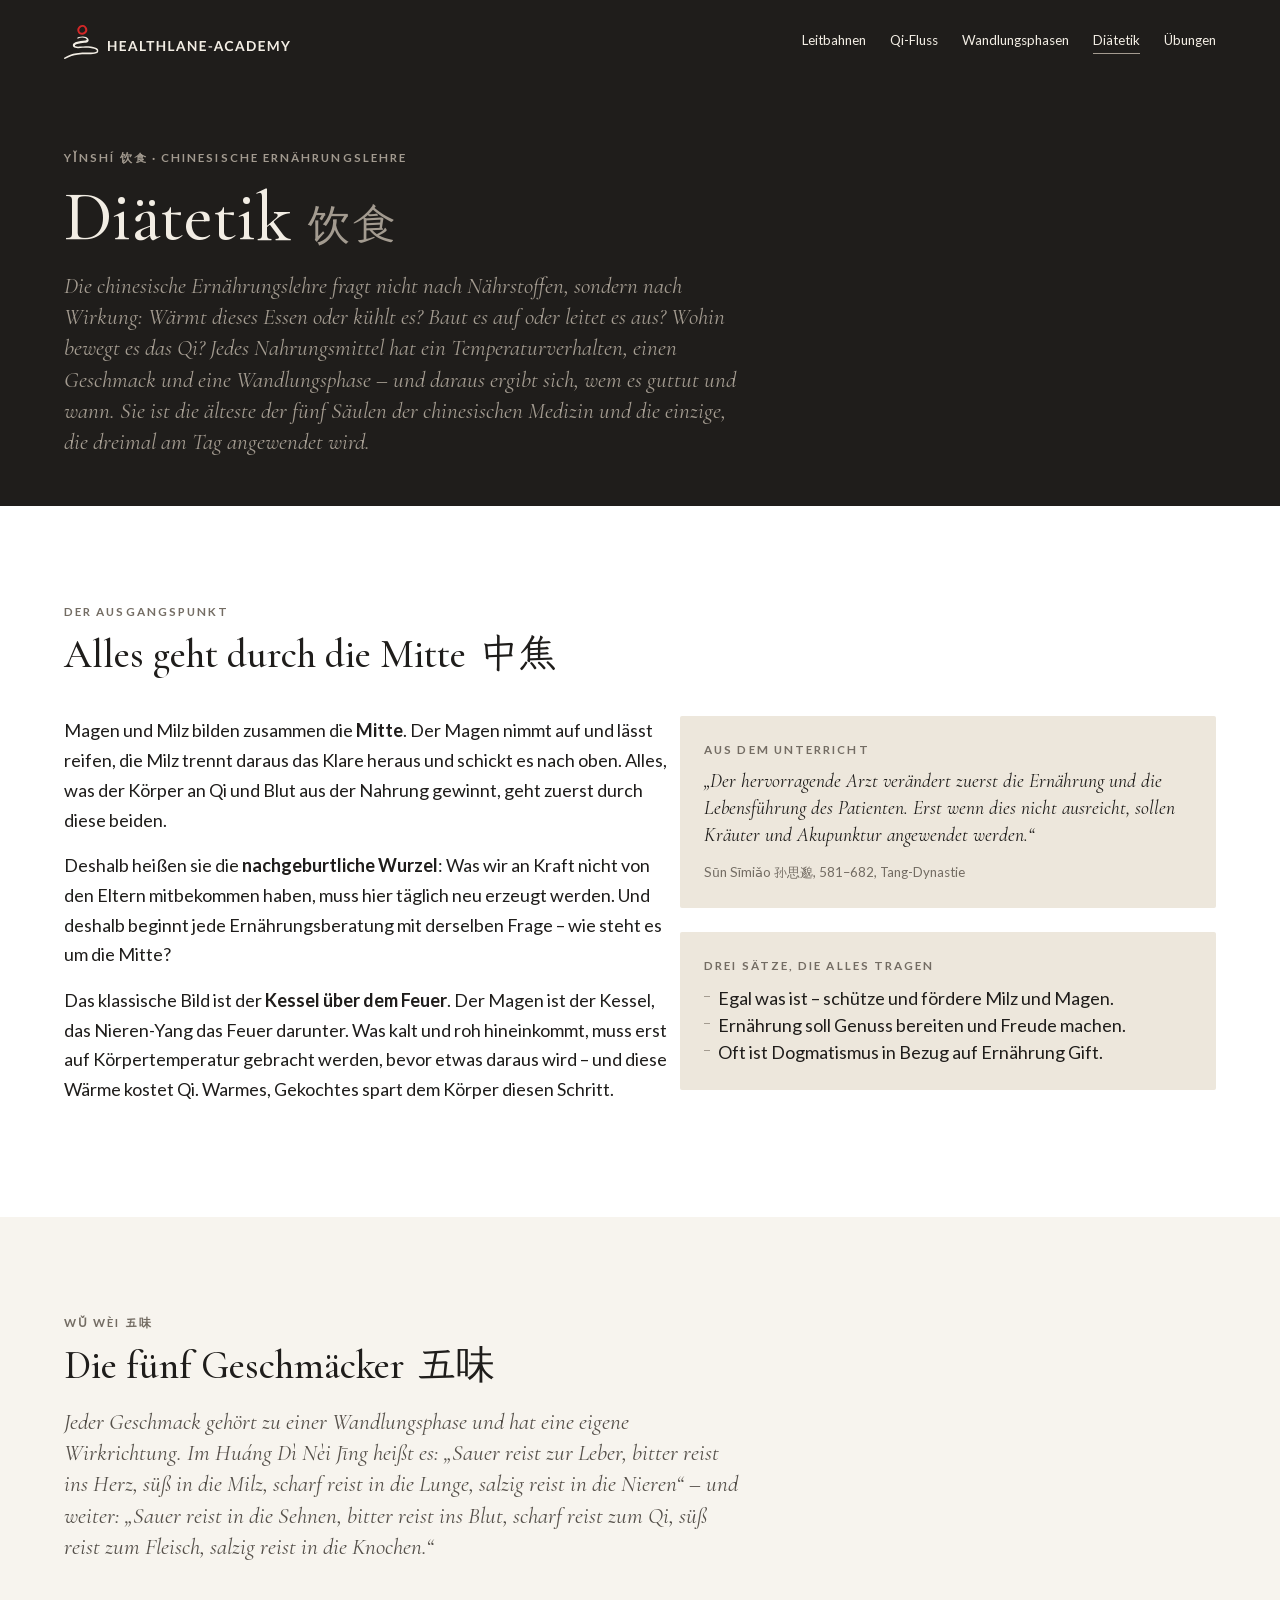
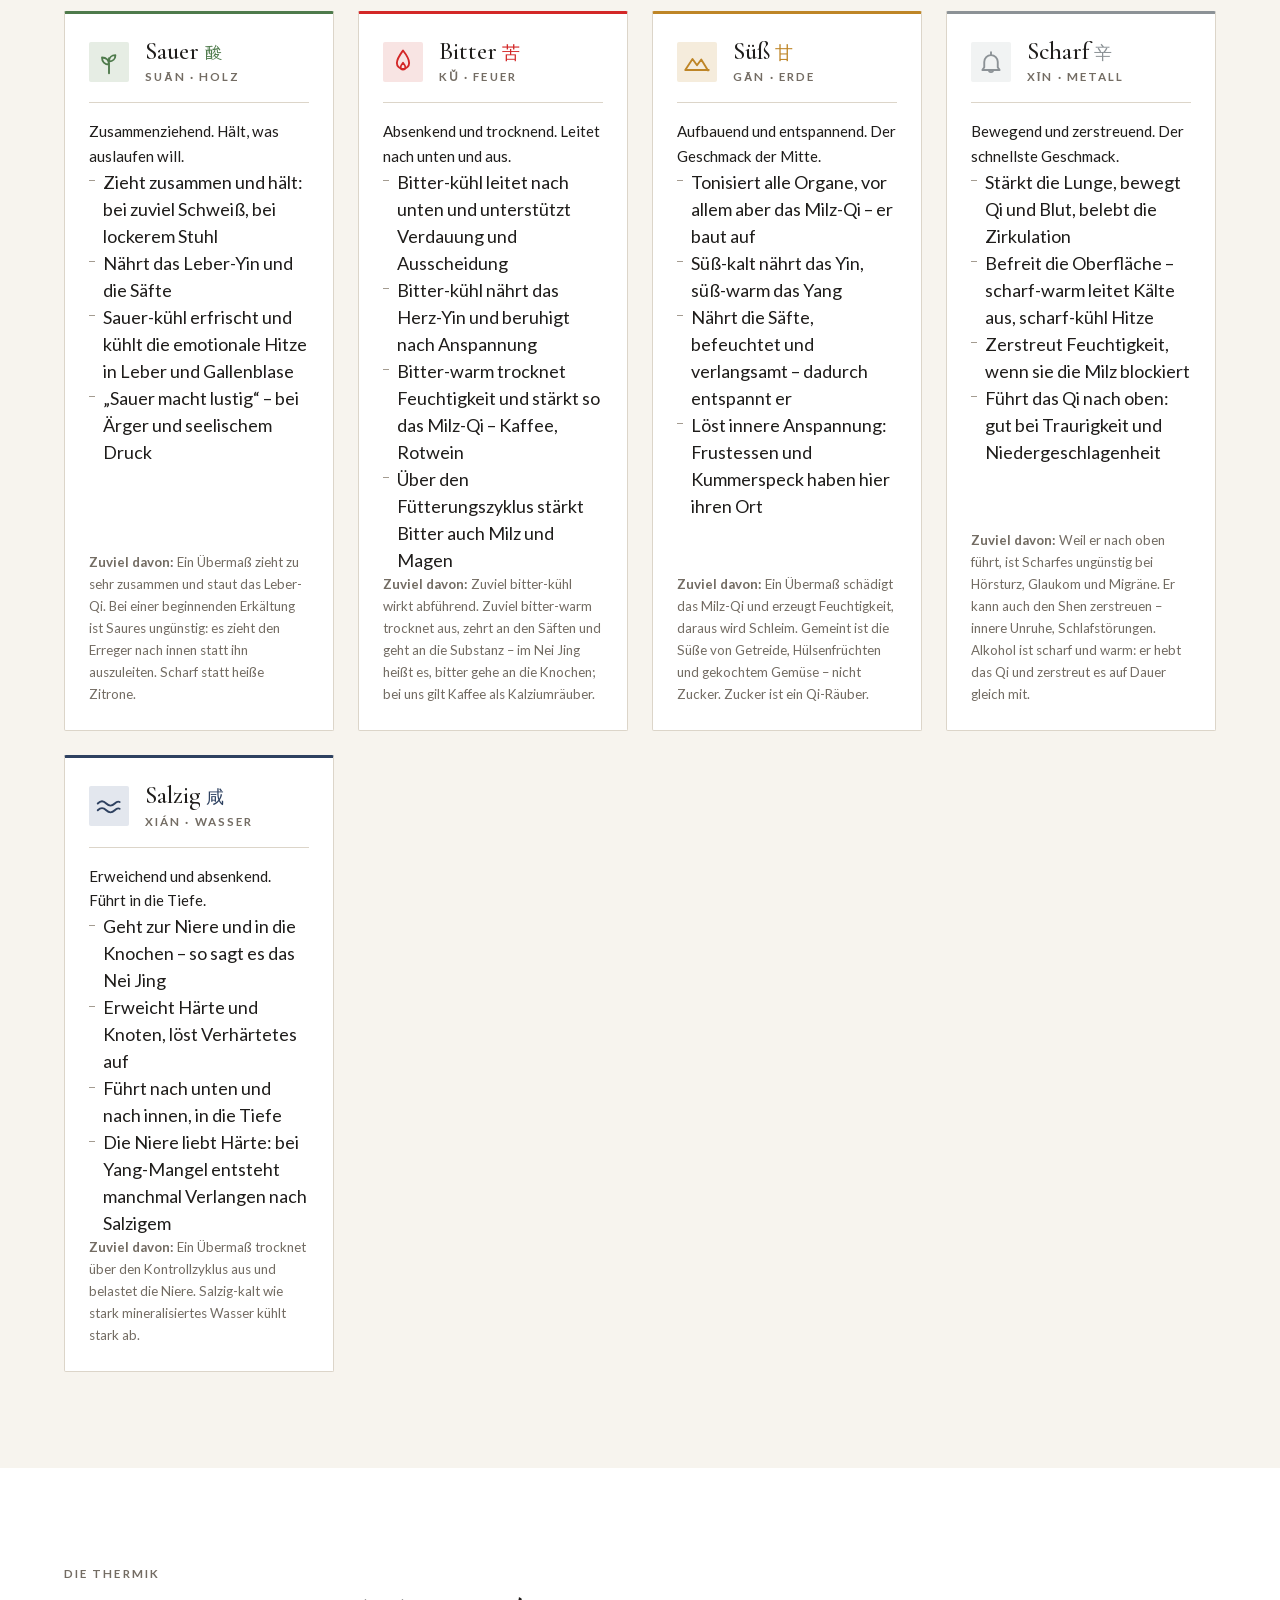
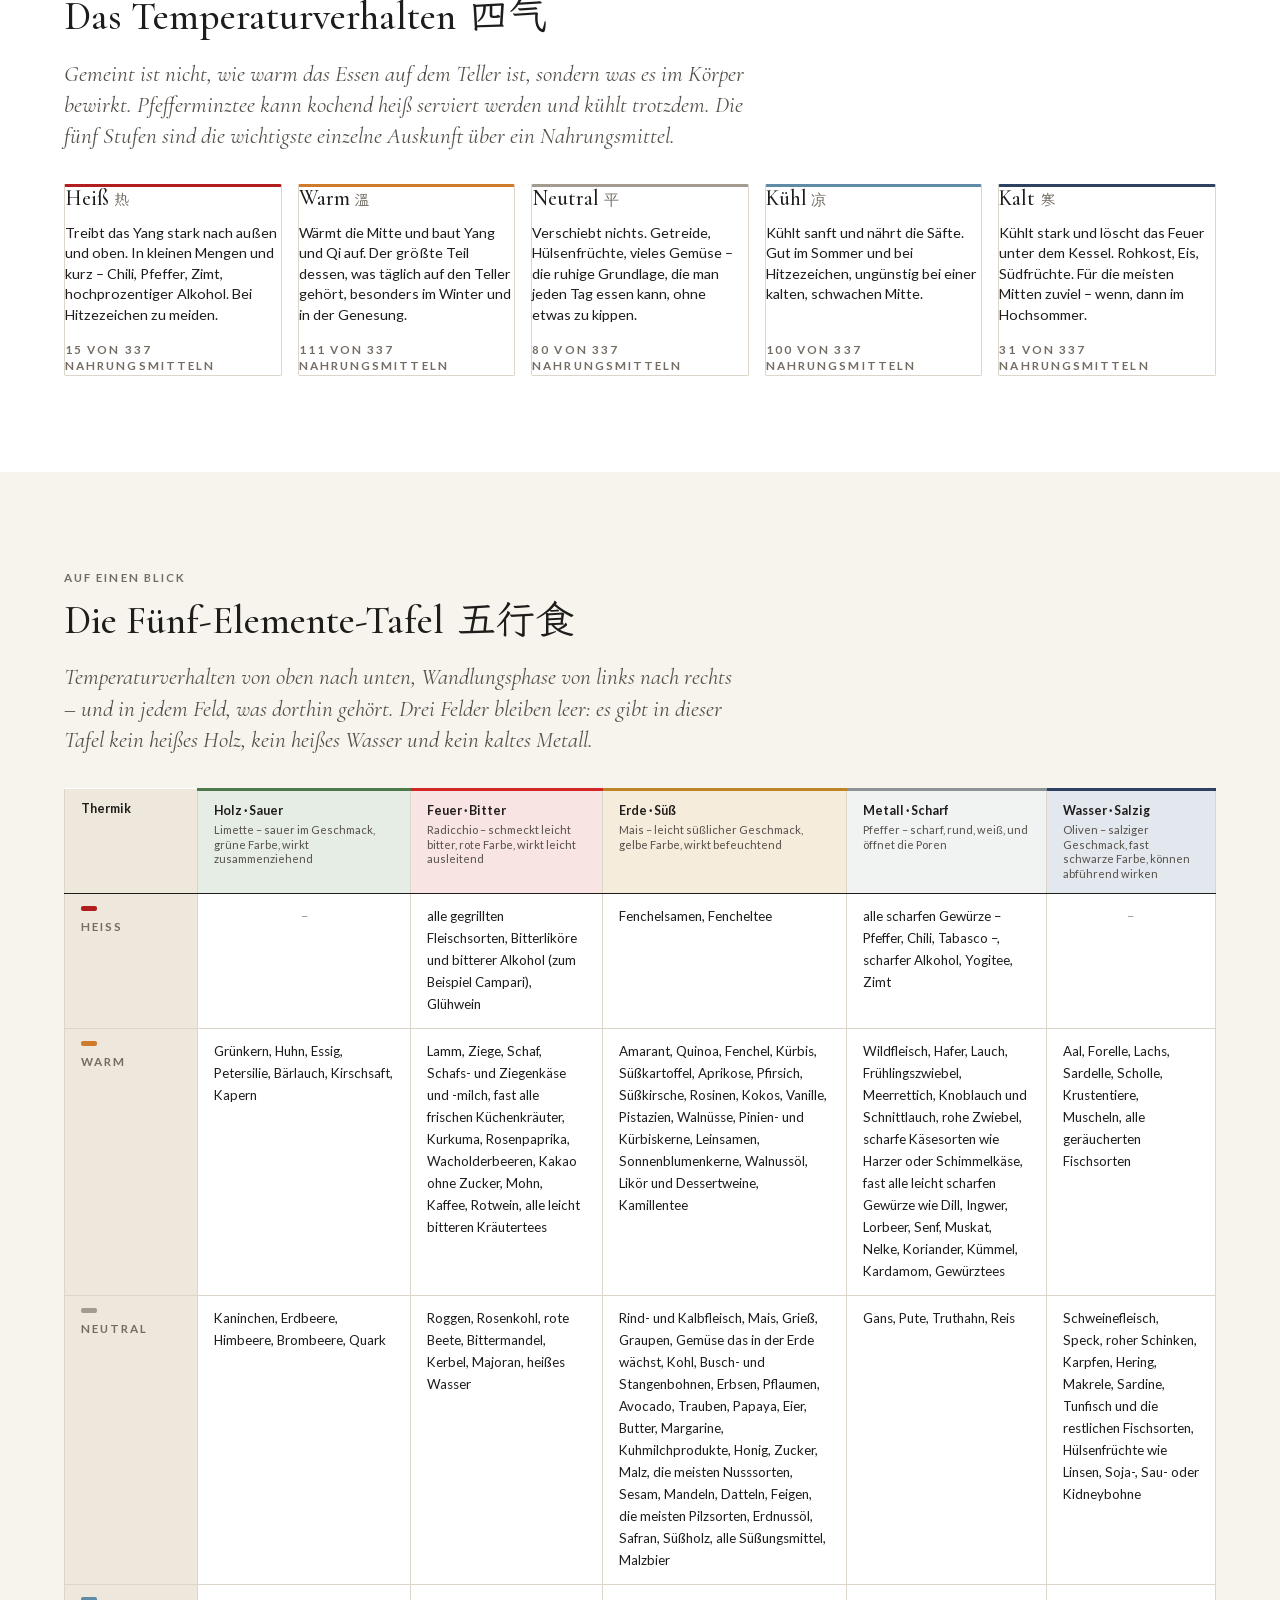
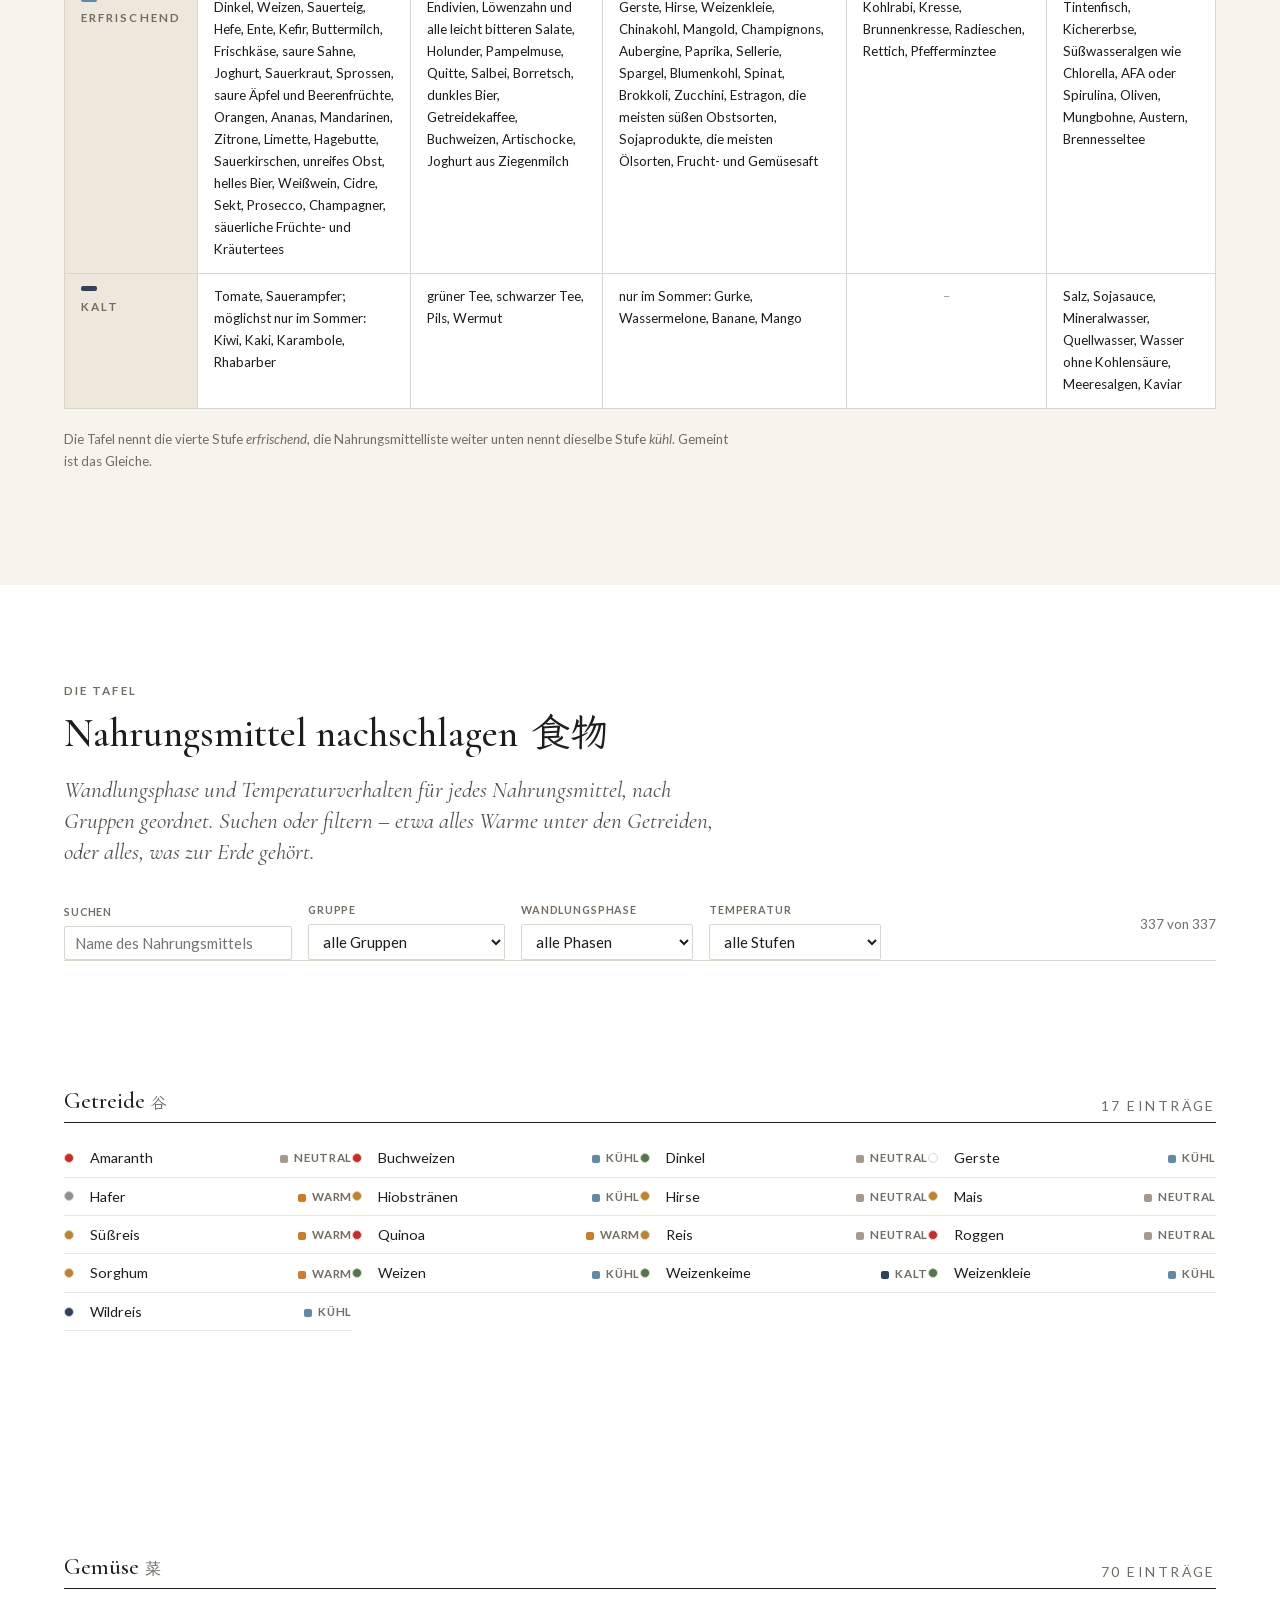
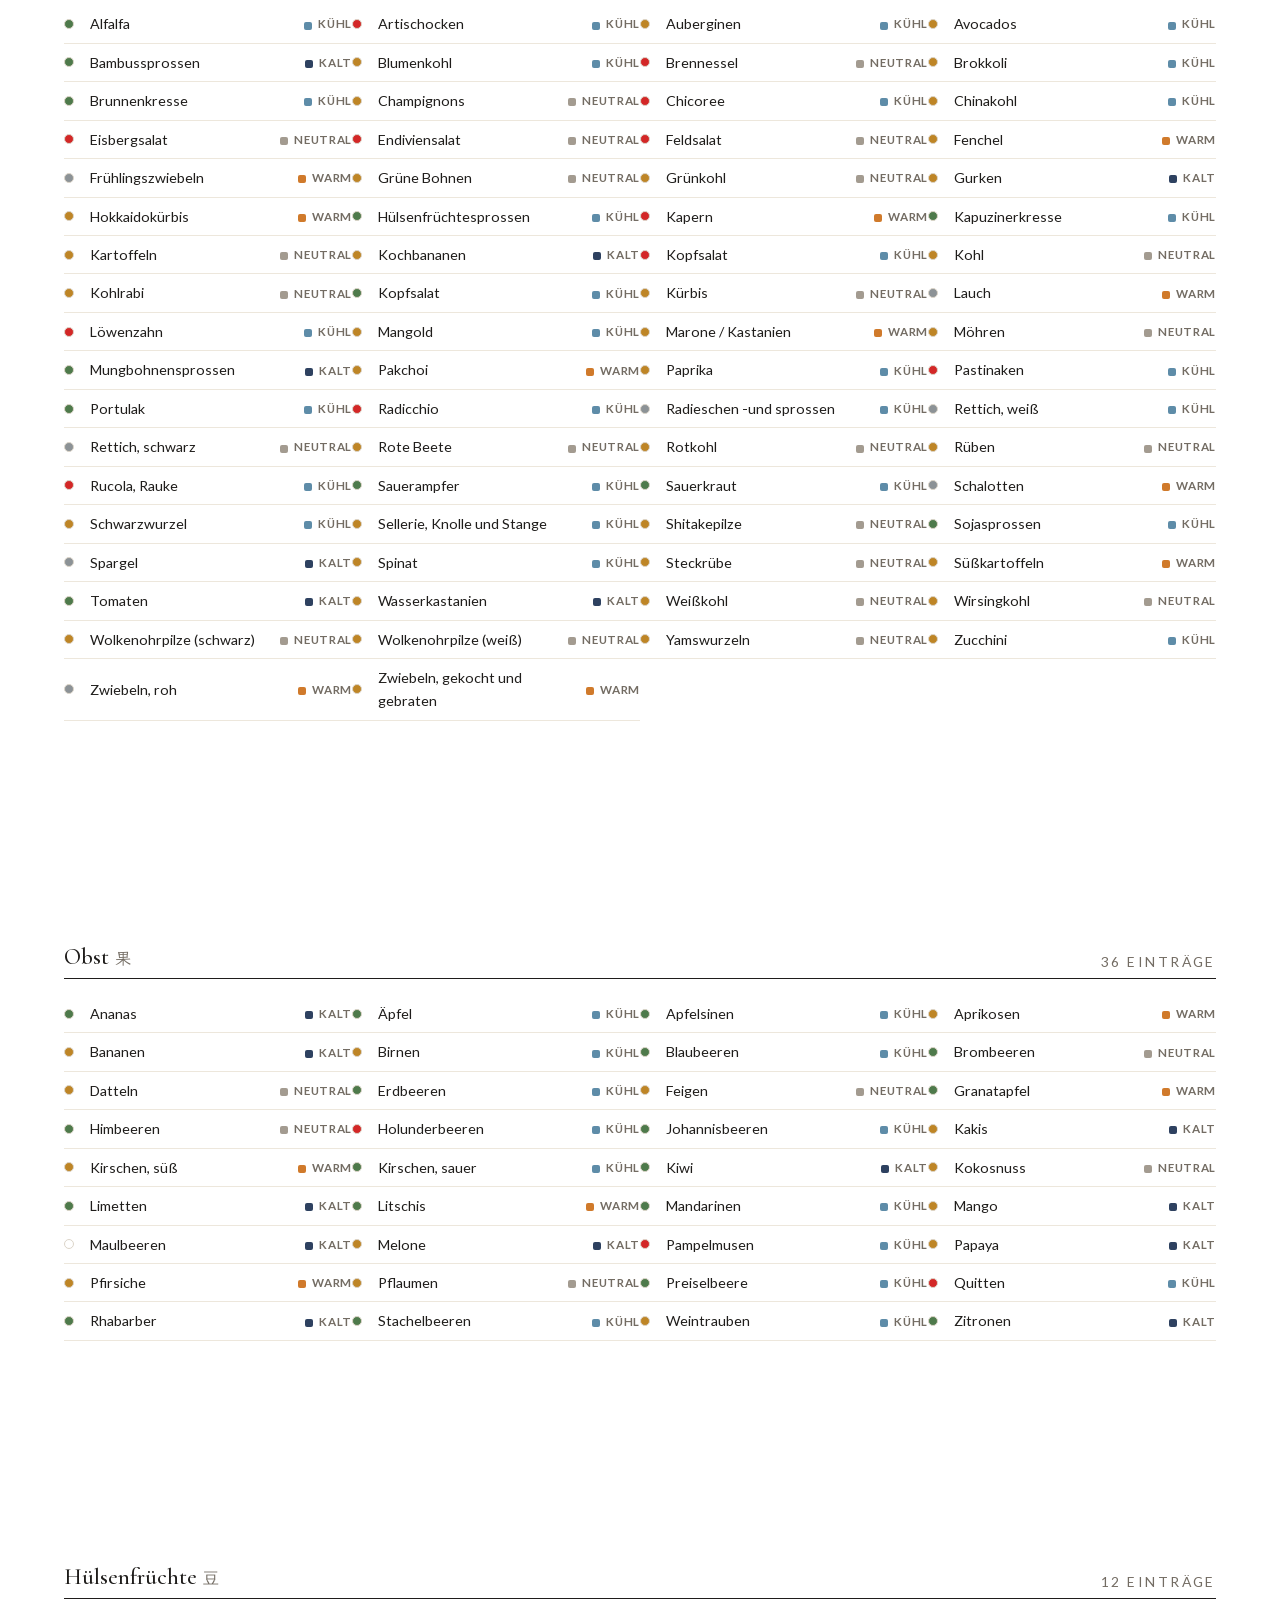
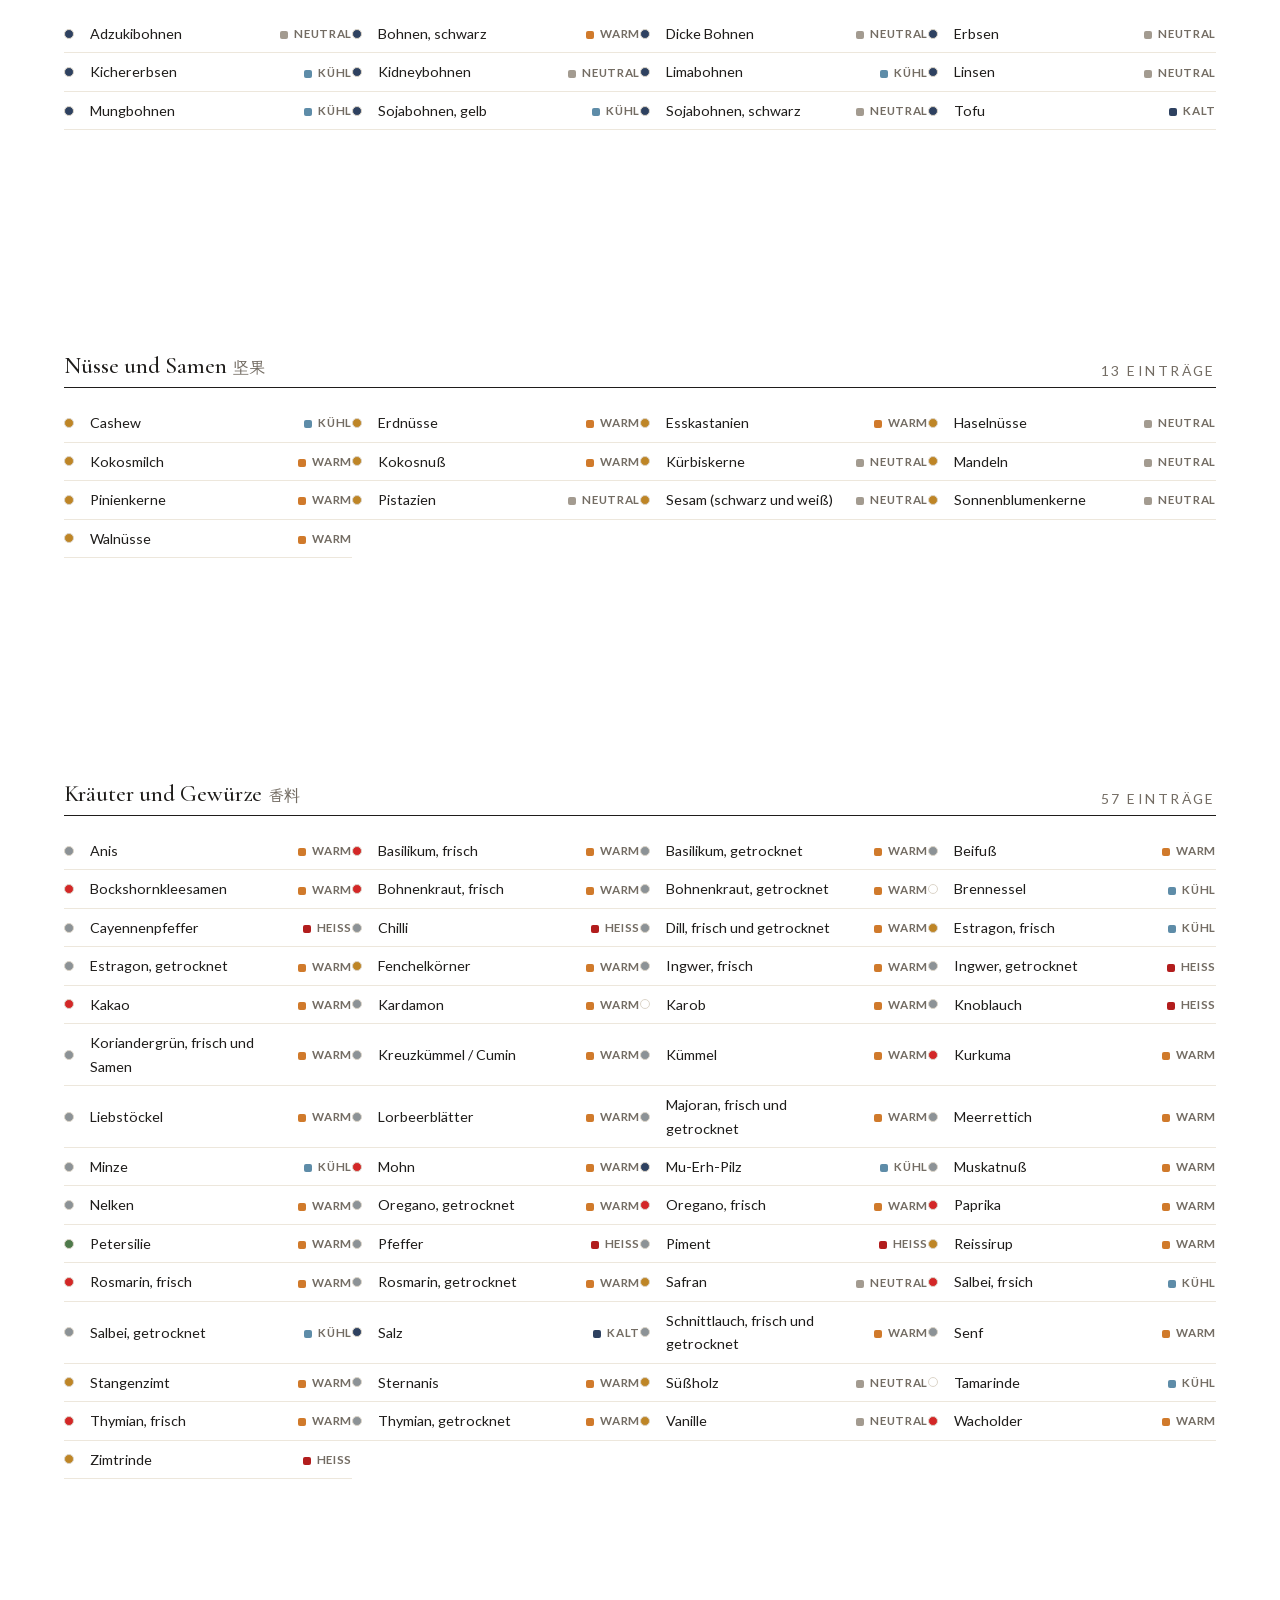
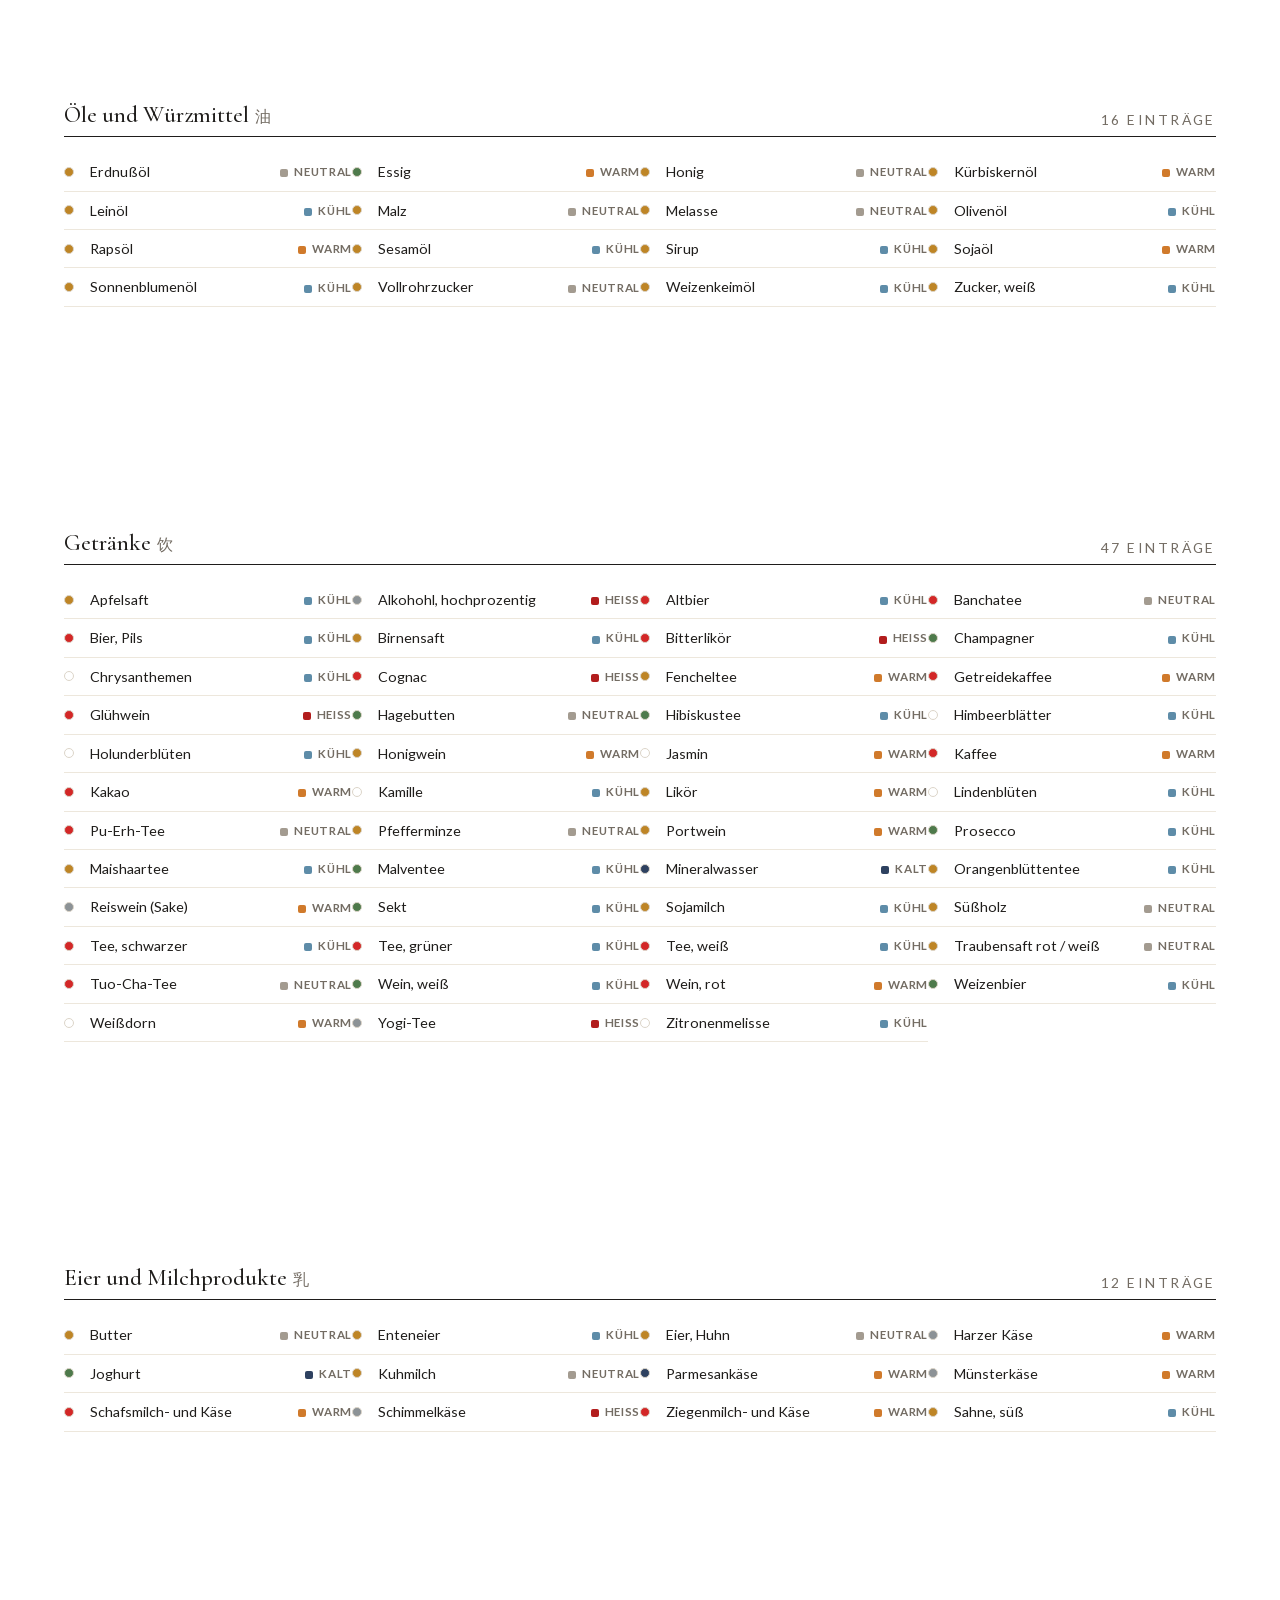
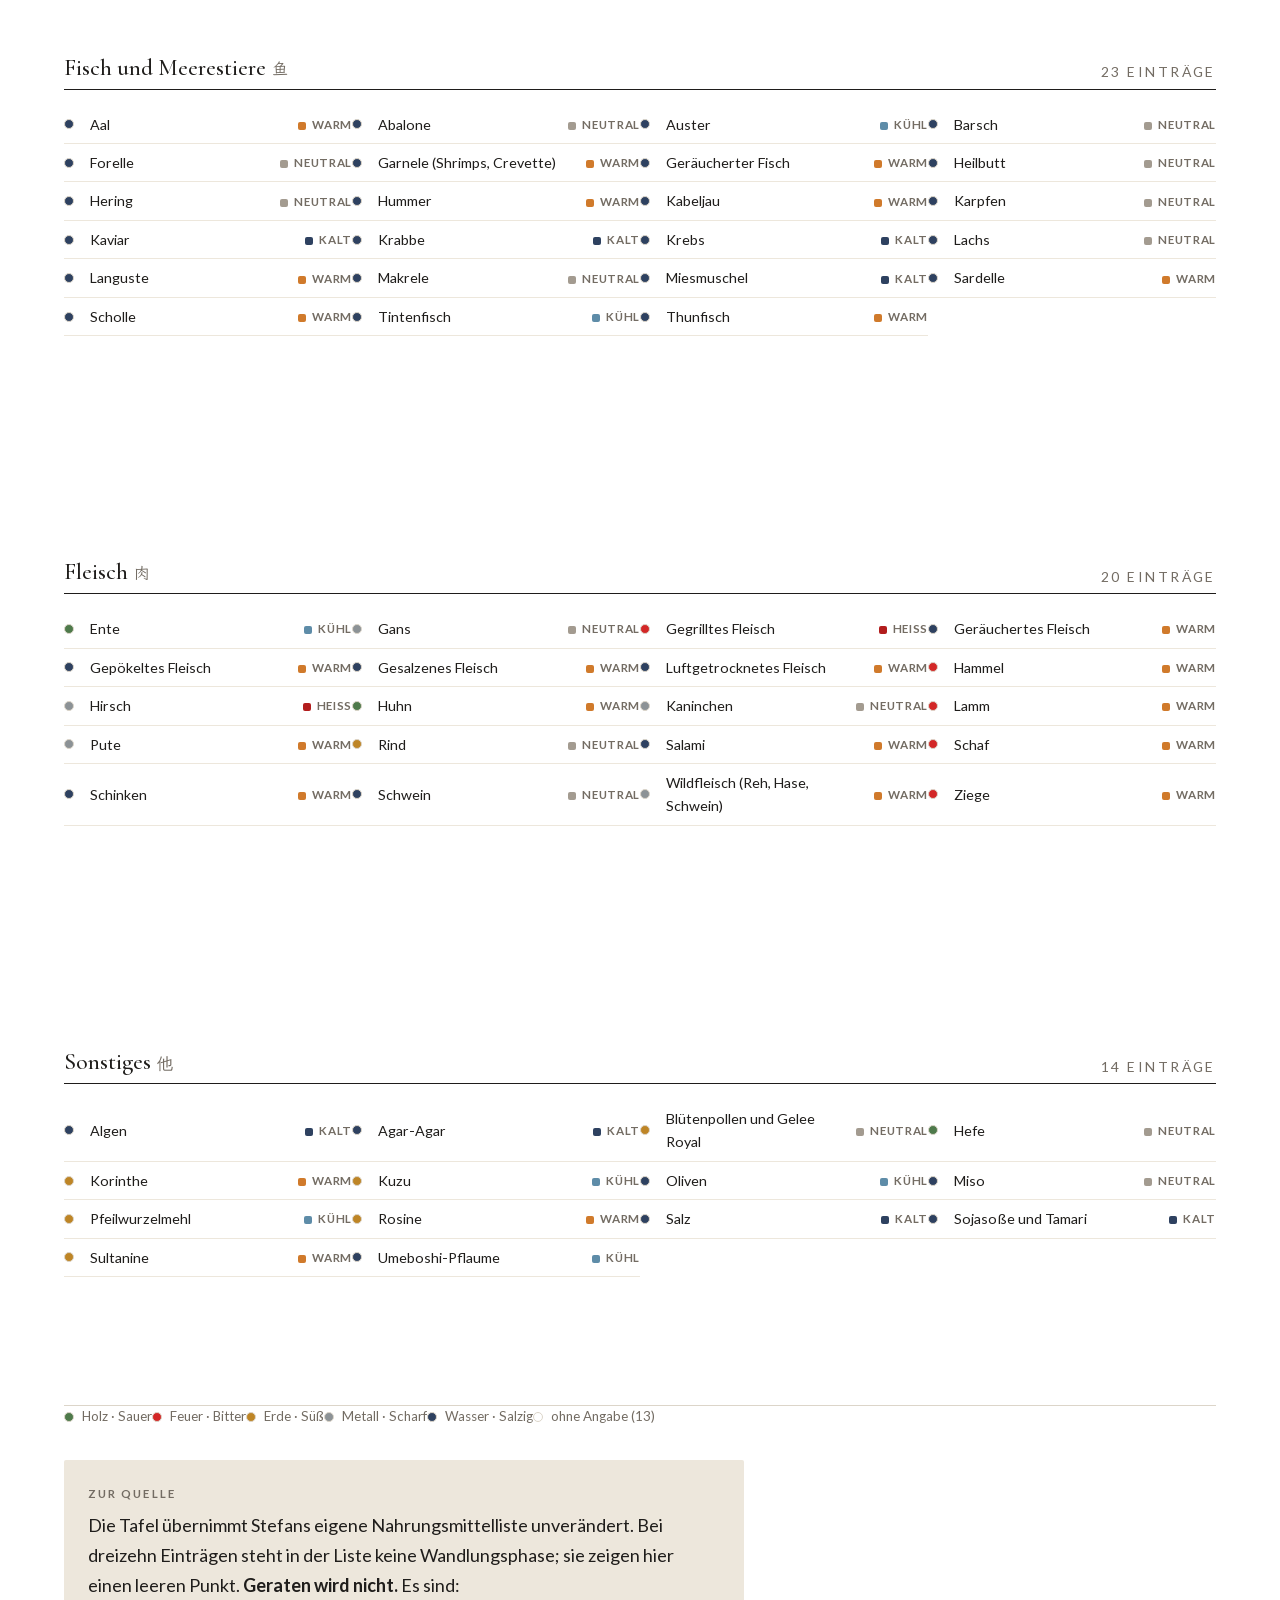
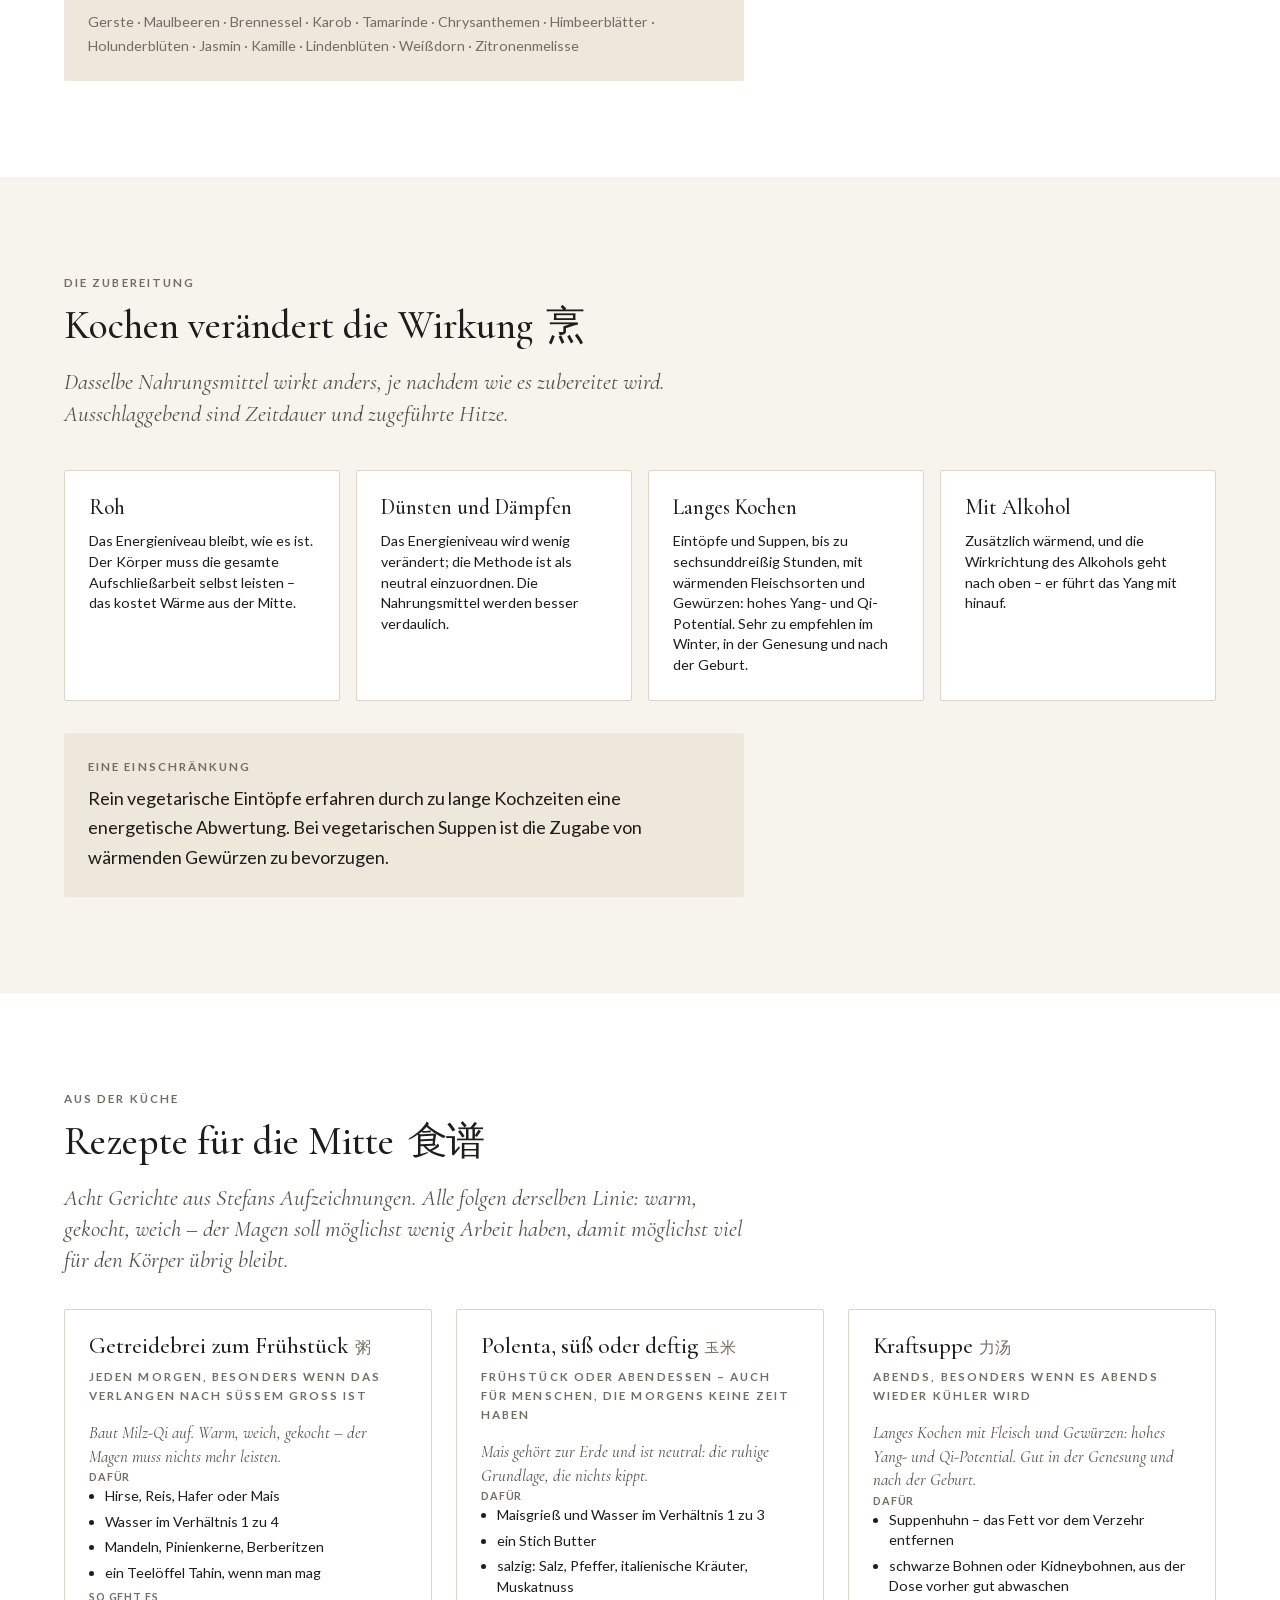
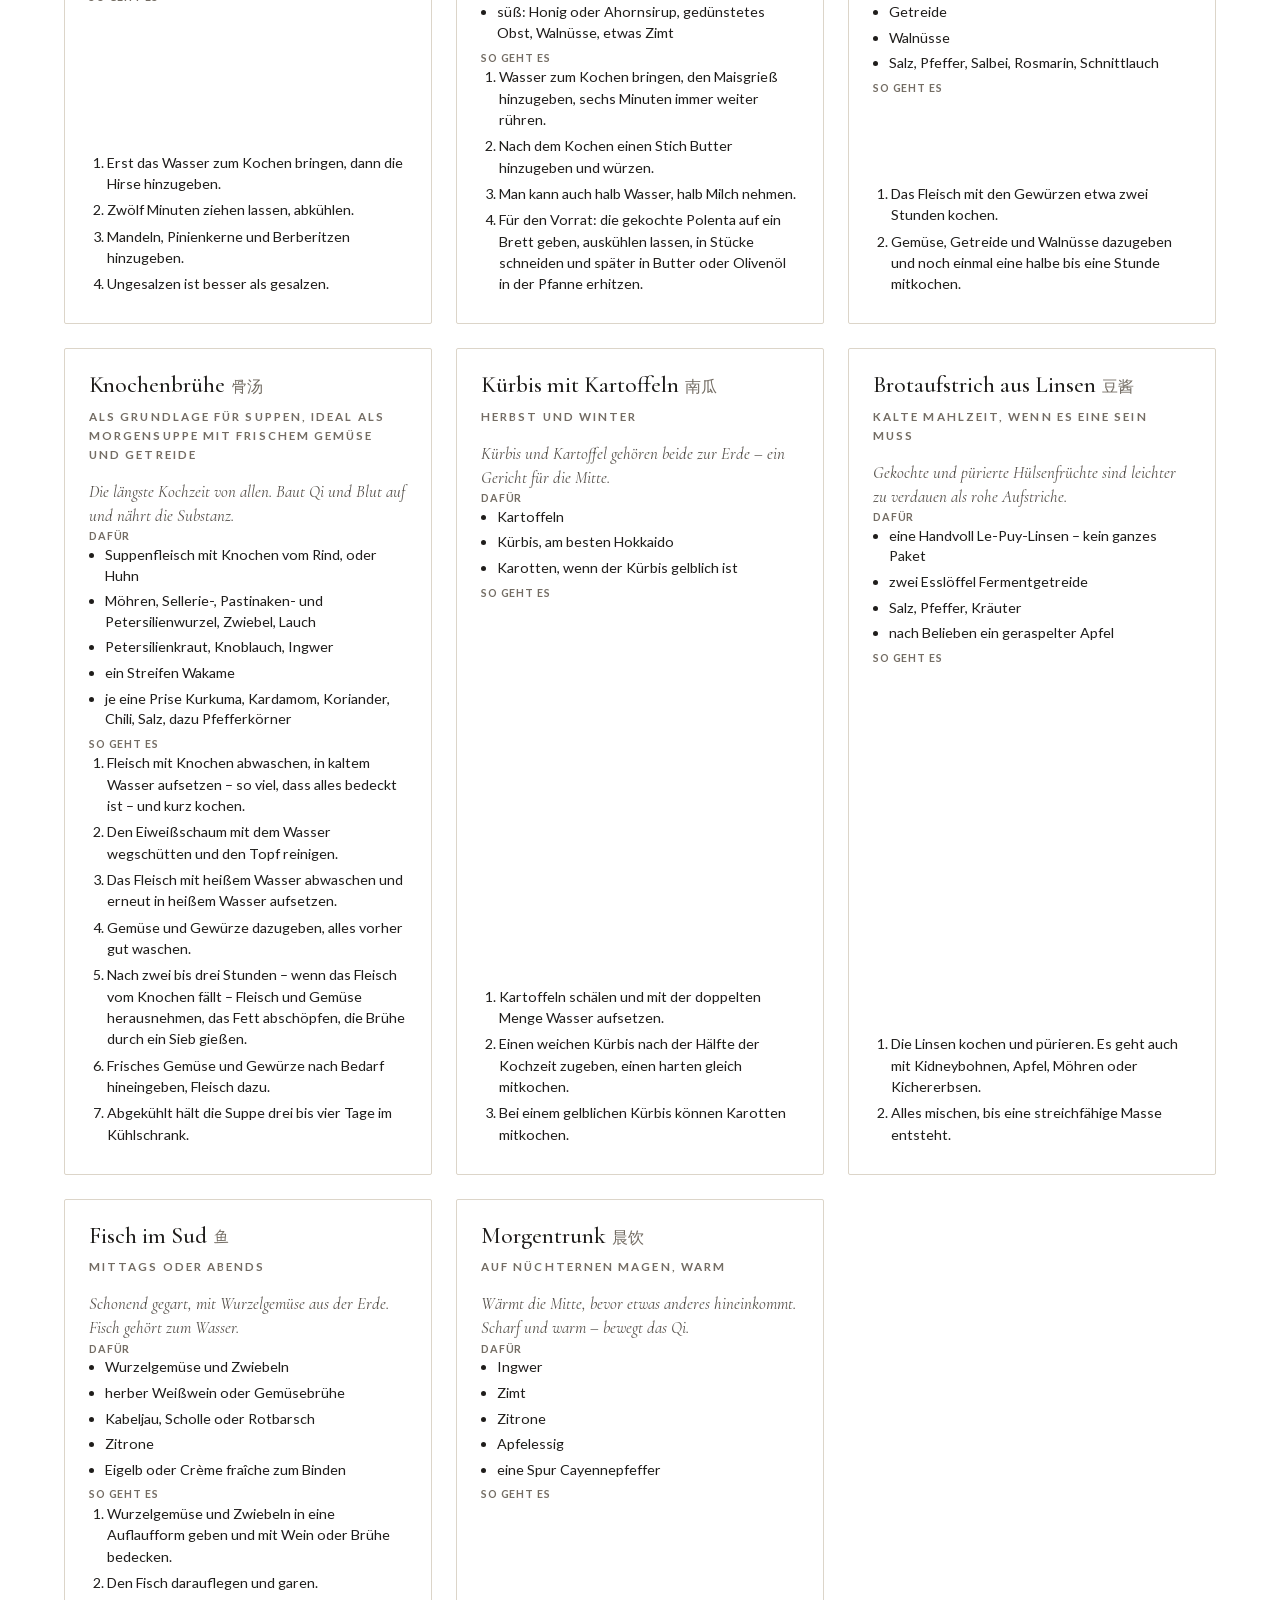
==== commit 70606629: "Diaetetik: Fuenf-Elemente-Tafel und acht Rezepte Zwei weitere Quellen ausgewertet.  data/elementetaf" ====
--- a/diaetetik.html
+++ b/diaetetik.html
@@ -102,7 +102,23 @@
   </div>
 </section>
 
-<section id="tafel-abschnitt">
+<section id="elemente">
+  <div class="inner">
+    <p class="label">Auf einen Blick</p>
+    <h2 style="margin-top:12px">Die Fünf-Elemente-Tafel<span class="hanzi">五行食</span></h2>
+    <p class="lead" style="margin-top:20px;max-width:var(--hla-measure)">Temperaturverhalten
+    von oben nach unten, Wandlungsphase von links nach rechts – und in jedem Feld, was
+    dorthin gehört. Drei Felder bleiben leer: es gibt in dieser Tafel kein heißes Holz,
+    kein heißes Wasser und kein kaltes Metall.</p>
+    <div class="et-huelle" id="elementetafel"></div>
+    <p style="margin-top:20px;font-size:.833rem;color:var(--hla-stein);
+              max-width:var(--hla-measure)">Die Tafel nennt die vierte Stufe
+    <em>erfrischend</em>, die Nahrungsmittelliste weiter unten nennt dieselbe Stufe
+    <em>kühl</em>. Gemeint ist das Gleiche.</p>
+  </div>
+</section>
+
+<section class="weiss" id="tafel-abschnitt">
   <div class="inner">
     <p class="label">Die Tafel</p>
     <h2 style="margin-top:12px">Nahrungsmittel nachschlagen<span class="hanzi">食物</span></h2>
@@ -143,7 +159,7 @@
   </div>
 </section>
 
-<section class="weiss" id="zubereitung">
+<section id="zubereitung">
   <div class="inner">
     <p class="label">Die Zubereitung</p>
     <h2 style="margin-top:12px">Kochen verändert die Wirkung<span class="hanzi">烹</span></h2>
@@ -178,6 +194,23 @@
       <p style="margin:8px 0 0">Rein vegetarische Eintöpfe erfahren durch zu lange Kochzeiten
       eine energetische Abwertung. Bei vegetarischen Suppen ist die Zugabe von wärmenden
       Gewürzen zu bevorzugen.</p>
+    </div>
+  </div>
+</section>
+
+<section class="weiss" id="rezepte-abschnitt">
+  <div class="inner">
+    <p class="label">Aus der Küche</p>
+    <h2 style="margin-top:12px">Rezepte für die Mitte<span class="hanzi">食谱</span></h2>
+    <p class="lead" style="margin-top:20px;max-width:var(--hla-measure)">Acht Gerichte aus
+    Stefans Aufzeichnungen. Alle folgen derselben Linie: warm, gekocht, weich – der Magen
+    soll möglichst wenig Arbeit haben, damit möglichst viel für den Körper übrig bleibt.</p>
+    <div class="rezepte" id="rezepte"></div>
+
+    <div class="merkkasten" style="margin-top:40px">
+      <p class="label">Nahrungsmittel zur Stärkung des Mittleren Erwärmers</p>
+      <dl class="phase-liste" id="staerkend" style="margin-top:12px"></dl>
+      <p style="margin:12px 0 0;font-size:.833rem;color:var(--hla-stein)">nach J. Kastner</p>
     </div>
   </div>
 </section>
@@ -195,7 +228,10 @@
           <li>Gekochtes, Gedünstetes, Suppen – Wärme und Flüssigkeit zugleich</li>
           <li>Gedünstetes Obst statt rohem: die Süße bleibt, die Kälte geht</li>
           <li>Wärmende Gewürze in kleinen Mengen: Ingwer, Fenchel, Kümmel, Anis</li>
-          <li>Regelmäßige Zeiten, in Ruhe essen – die Mitte lebt vom Rhythmus</li>
+          <li>Regelmäßigkeit in der Nahrungsaufnahme – die Mitte lebt vom Rhythmus</li>
+          <li>Morgens wie ein König, mittags wie ein Bürger, abends wie ein Bettelmann</li>
+          <li>Letzte Mahlzeit bis neunzehn Uhr</li>
+          <li>Entspannte Geisteshaltung beim Essen – kein Grübeln, keine Ablenkung</li>
           <li>Rechtzeitig aufhören: der Magen soll nicht ganz voll werden</li>
         </ul>
       </div>
@@ -209,6 +245,8 @@
           <li>Spätes, schweres Abendessen – am Abend liegt die Minimalzeit des Magens</li>
           <li>Kaffee auf leeren Magen: Hitze und Trockenheit ohne Grundlage</li>
           <li>Milchprodukte im Übermaß – sie erzeugen Feuchtigkeit und Schleim</li>
+          <li>Völlerei ebenso wie Fasten und Hungern – beides trifft die Mitte</li>
+          <li>Vor und während dem Essen viel trinken; wenn, dann warm</li>
           <li>Essen im Stehen, unter Zeitdruck, im Streit</li>
         </ul>
       </div>
@@ -236,6 +274,8 @@
 
 <script src="data/wandlungsphasen.js"></script>
 <script src="data/nahrungsmittel.js"></script>
+<script src="data/elementetafel.js"></script>
+<script src="data/rezepte.js"></script>
 <script src="js/diaetetik.js"></script>
 </body>
 </html>
--- a/css/app.css
+++ b/css/app.css
@@ -846,3 +846,46 @@
 .info-karte h3{margin:0 0 var(--hla-space-3);font-family:var(--hla-font-display);
   font-weight:500;font-size:1.333rem;line-height:1.15}
 .info-karte p{margin:0;font-size:.889rem;line-height:1.45}
+
+/* --- Fünf-Elemente-Tafel: Thermik über Wandlungsphasen --- */
+.et-huelle{overflow-x:auto;margin-top:var(--hla-space-8);
+  -webkit-overflow-scrolling:touch}
+table.elementetafel{border-collapse:collapse;width:100%;min-width:900px;
+  font-size:.833rem;background:var(--hla-weiss)}
+table.elementetafel th,table.elementetafel td{
+  border:1px solid var(--hla-haarlinie);padding:var(--hla-space-3) var(--hla-space-4);
+  text-align:left;vertical-align:top}
+table.elementetafel thead th{border-bottom:1px solid var(--hla-tusche);
+  border-top:3px solid var(--phase);background:var(--phase-hell);
+  font-family:var(--hla-font-text);font-weight:700;font-size:.778rem;line-height:1.3}
+table.elementetafel thead th:first-child{border-top-color:var(--hla-tusche);
+  background:var(--hla-nebel)}
+table.elementetafel thead .merk{display:block;margin-top:4px;font-weight:400;
+  font-size:.9em;color:var(--hla-tusche-weich)}
+table.elementetafel tbody th{width:9ch;font-weight:700;font-size:.722rem;
+  letter-spacing:var(--hla-tracking-label);text-transform:uppercase;
+  color:var(--hla-stein);background:var(--hla-nebel);white-space:nowrap}
+table.elementetafel tbody th::before{content:"";display:block;width:16px;height:5px;
+  border-radius:2px;background:var(--stufe);margin-bottom:6px}
+table.elementetafel td.leer{color:var(--hla-kiesel);text-align:center}
+
+/* --- Rezeptkarten --- */
+.rezepte{display:grid;grid-template-columns:repeat(auto-fit,minmax(300px,1fr));
+  gap:var(--hla-space-6);margin-top:var(--hla-space-8)}
+.rezept{background:var(--hla-weiss);border:var(--hla-rule);
+  border-radius:var(--hla-radius);padding:var(--hla-space-6);
+  display:flex;flex-direction:column}
+.rezept h3{margin:0;font-family:var(--hla-font-display);font-weight:500;
+  font-size:1.444rem;line-height:1.1}
+.rezept h3 .hanzi{font-size:.7em;color:var(--hla-stein);margin-left:.35em}
+.rezept .wann{margin:var(--hla-space-2) 0 0;font-size:.722rem;font-weight:700;
+  letter-spacing:var(--hla-tracking-label);text-transform:uppercase;color:var(--hla-stein)}
+.rezept .wirkt{margin:var(--hla-space-4) 0 0;font-family:var(--hla-font-display);
+  font-style:italic;font-size:1.056rem;line-height:1.4;color:var(--hla-tusche-weich)}
+.rezept h4{margin:var(--hla-space-5) 0 var(--hla-space-2);font-family:var(--hla-font-text);
+  font-size:.667rem;font-weight:700;letter-spacing:.08em;text-transform:uppercase;
+  color:var(--hla-stein)}
+.rezept ul{margin:0;padding-left:1.1em;font-size:.889rem;line-height:1.45}
+.rezept ol{margin:0;padding-left:1.3em;font-size:.889rem;line-height:1.5}
+.rezept li{margin-bottom:5px}
+.rezept ol{margin-top:auto}
